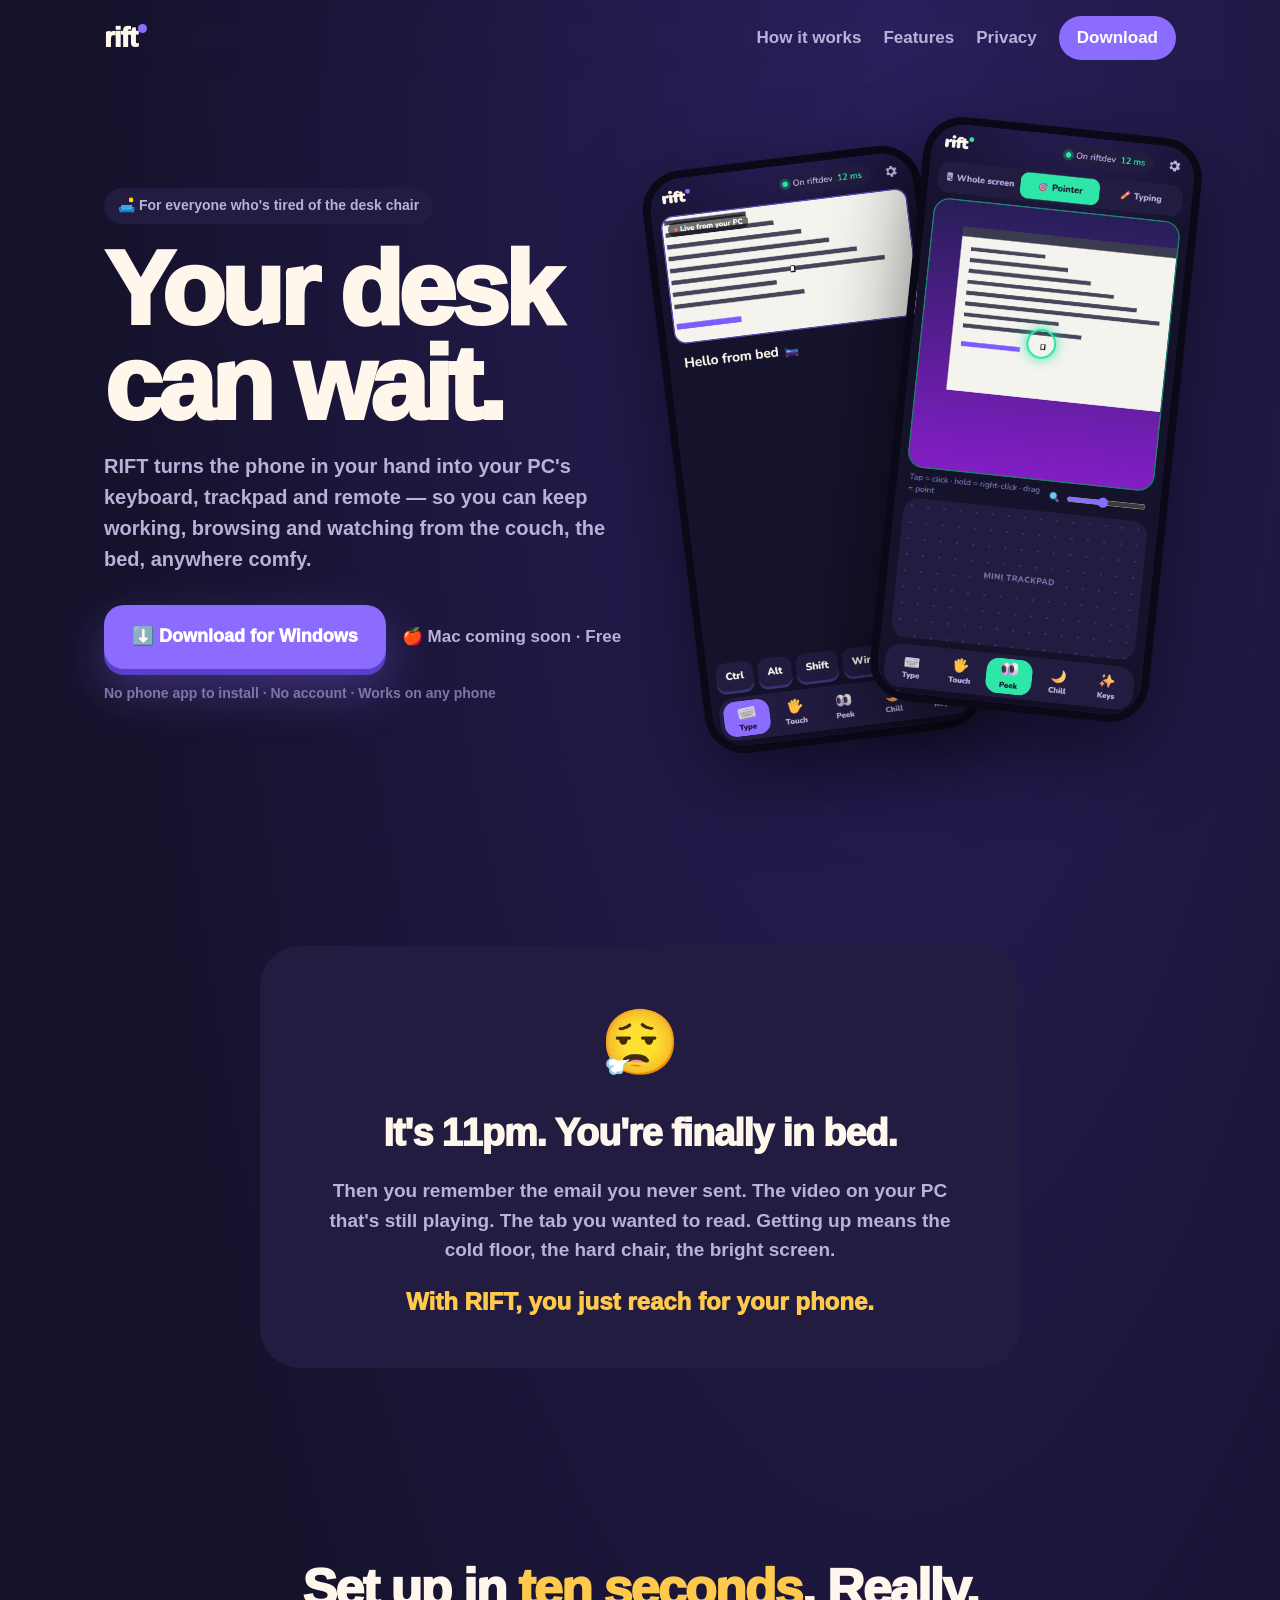
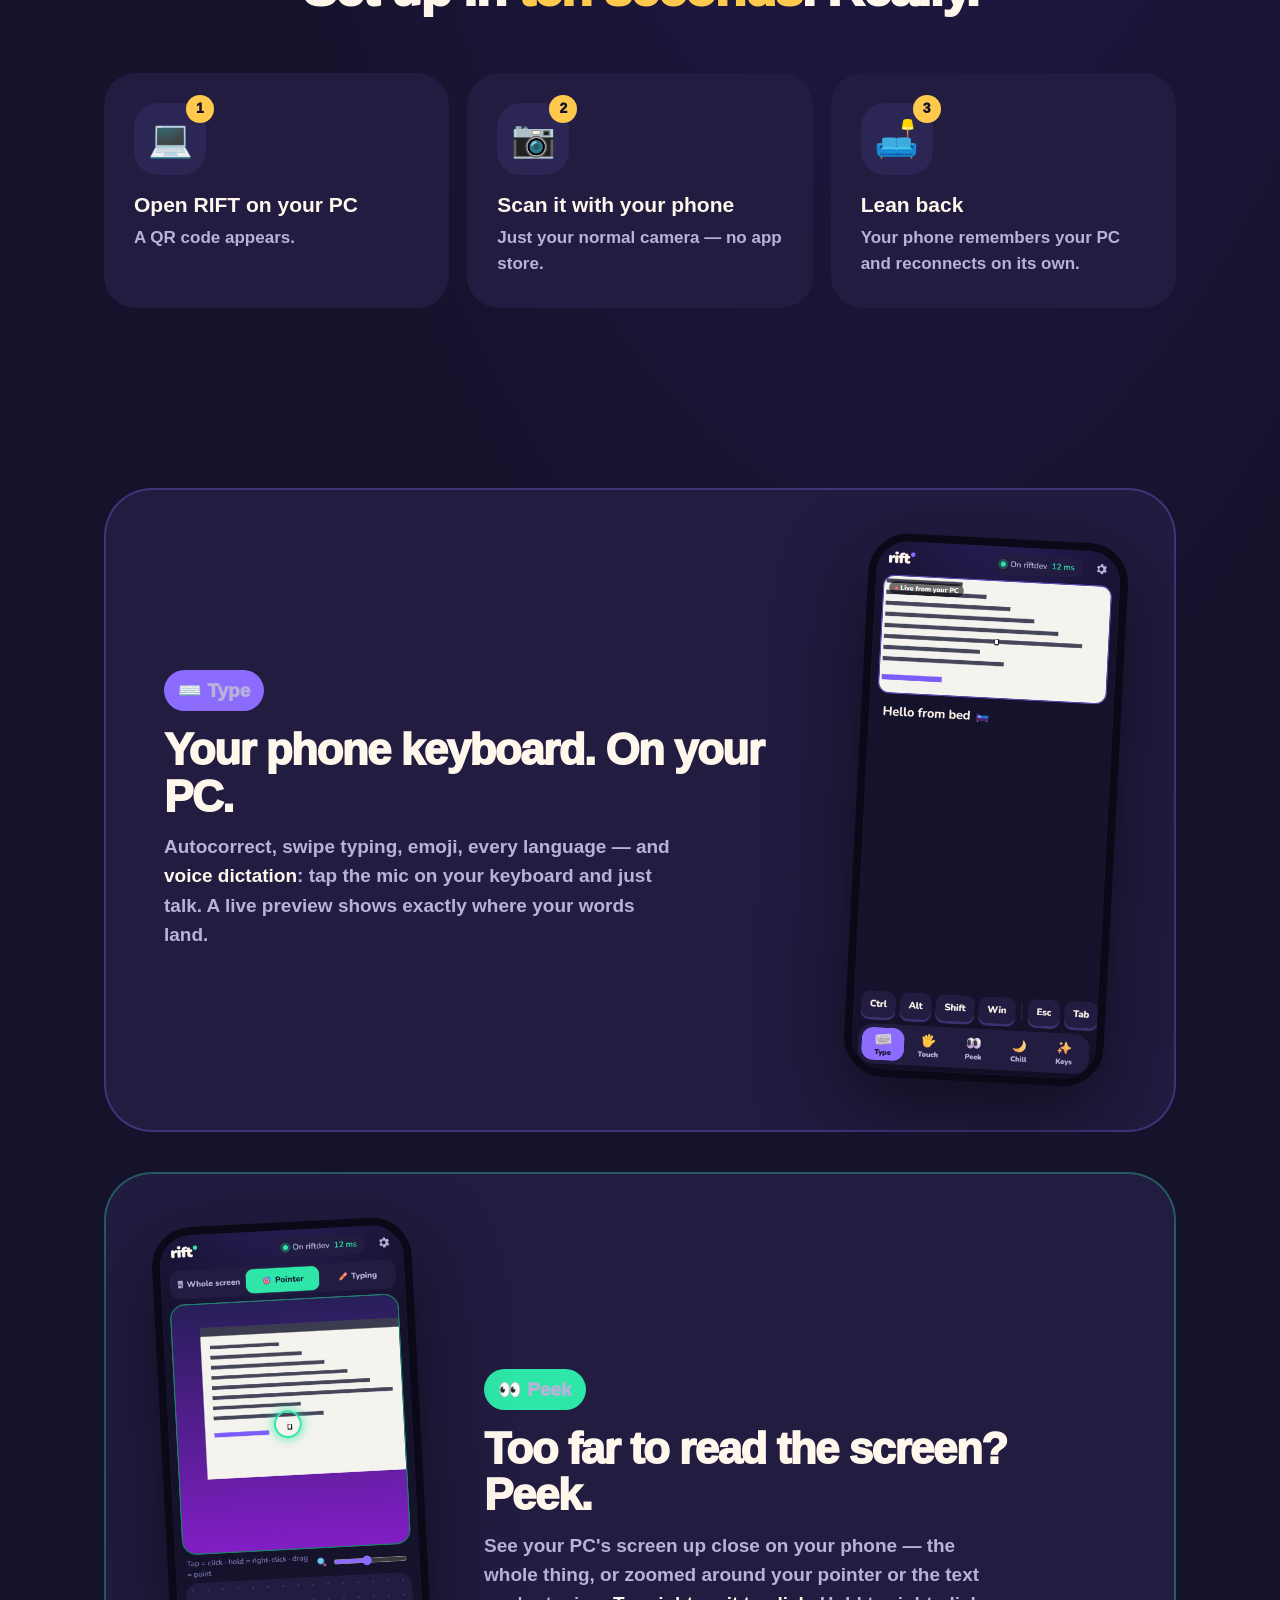
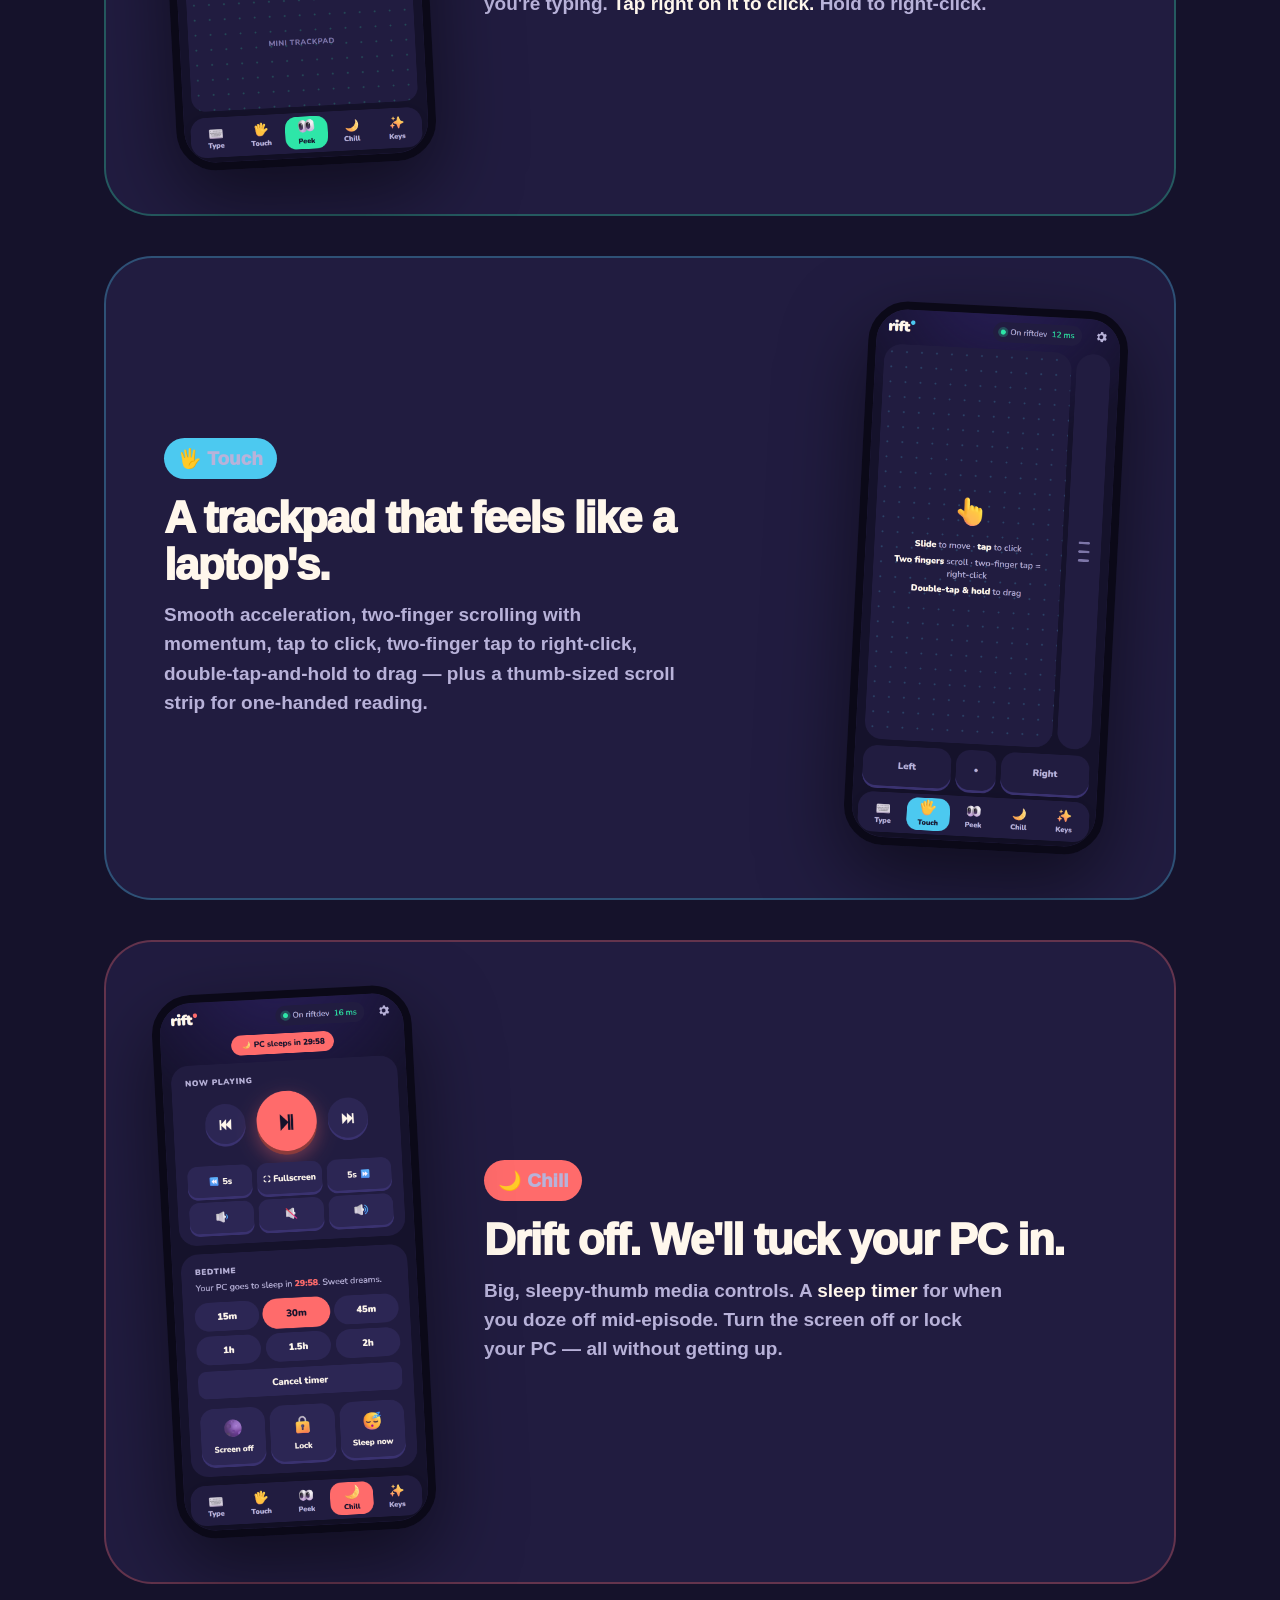
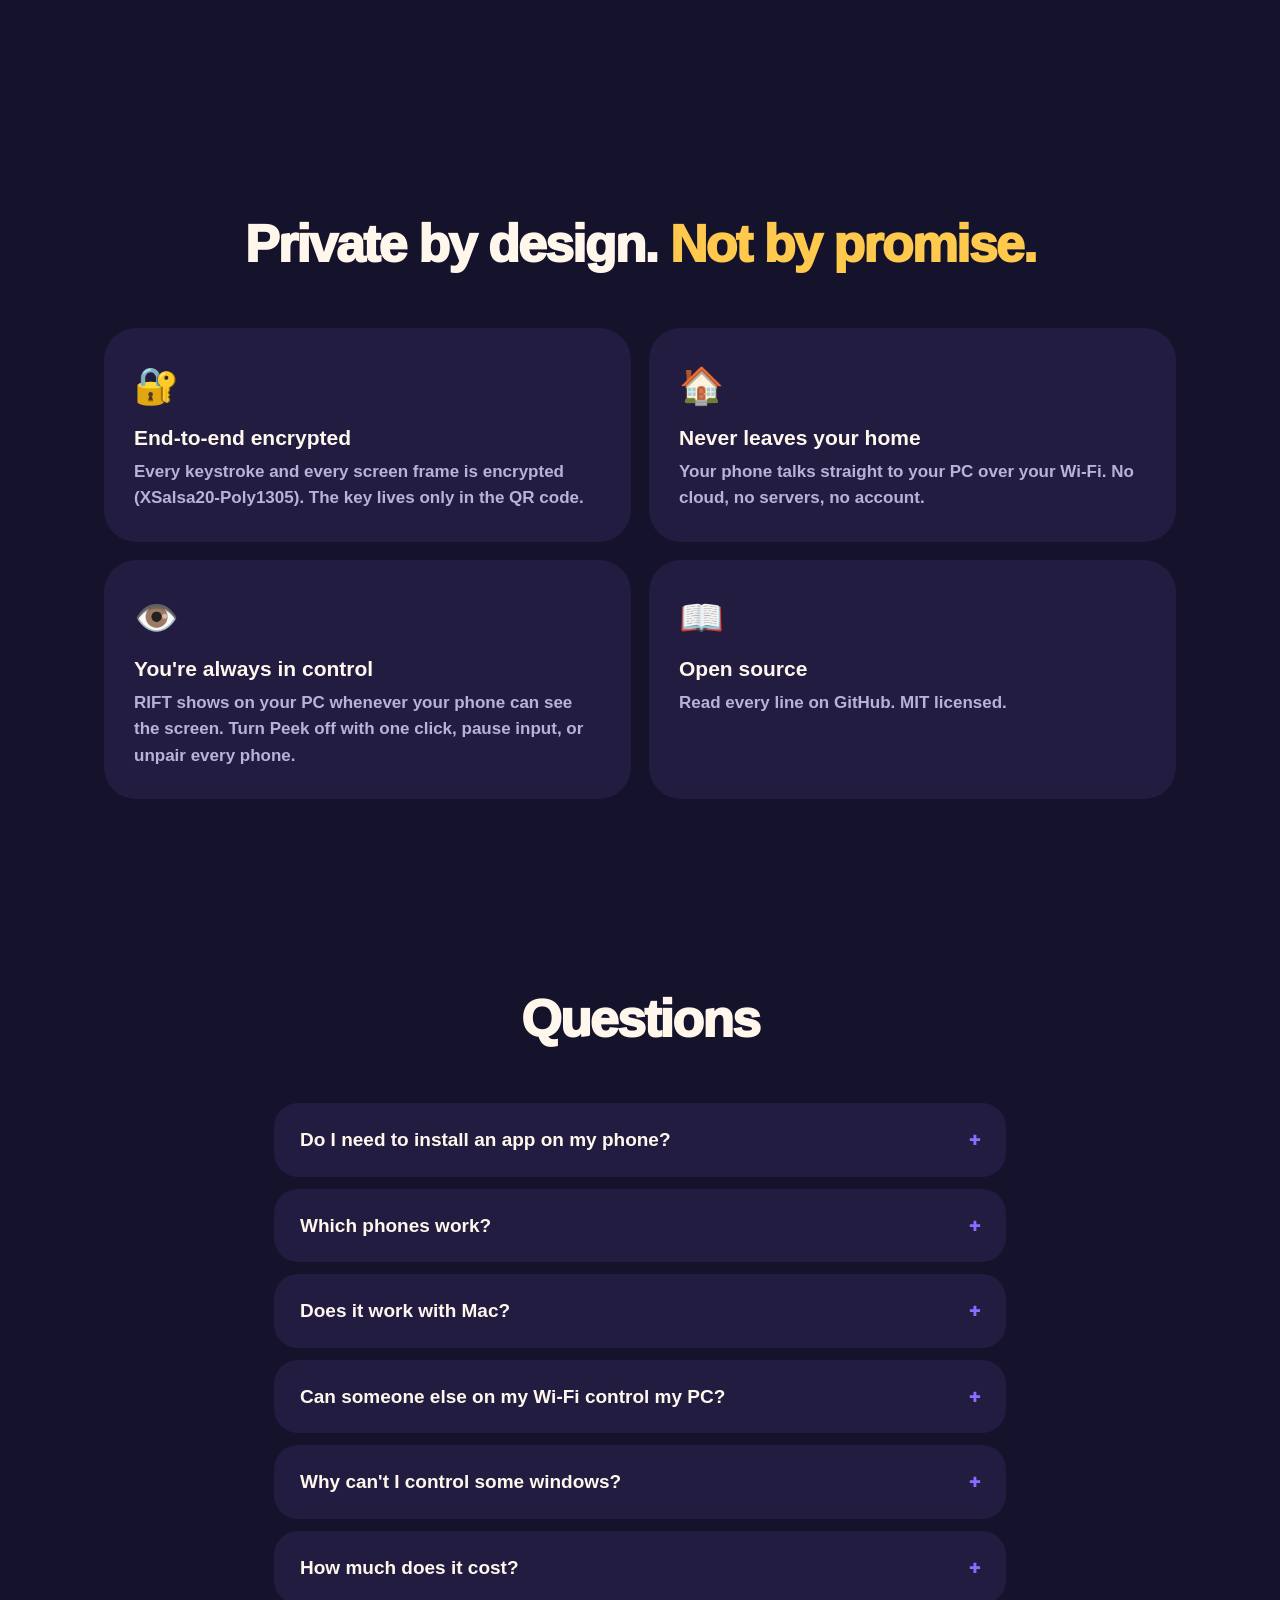
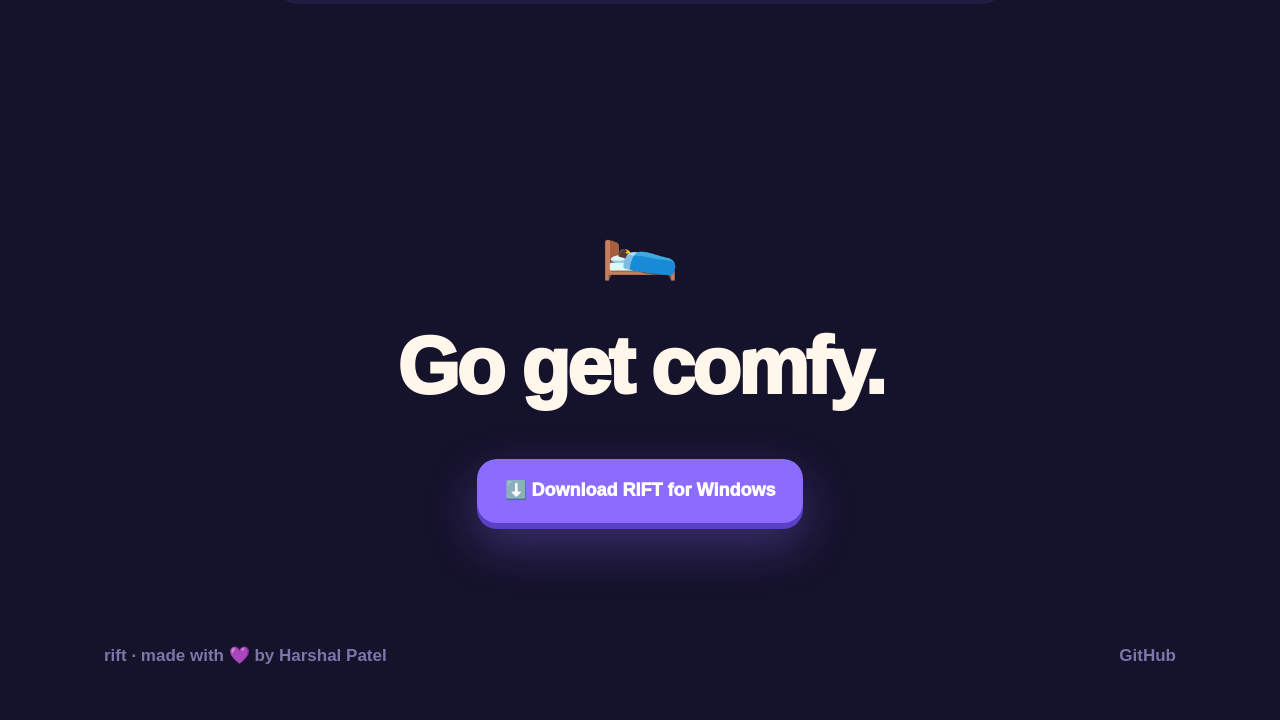
==== site/index.html @ 1b8bc1f1 "Rebuild RIFT for comfort: encrypted link, Screen Peek, bedtime, redesign RIFT is about controlling t" ====
<!DOCTYPE html>
<html lang="en">
<head>
<meta charset="UTF-8">
<meta name="viewport" content="width=device-width, initial-scale=1">
<title>RIFT — Your desk can wait</title>
<meta name="description" content="Control your PC from the couch or bed with your phone. Type with your phone keyboard, use it as a trackpad, peek at your screen up close, and put your PC to sleep — free, private, no app to install.">
<meta property="og:title" content="RIFT — Your desk can wait">
<meta property="og:description" content="Type, click, scroll and peek at your PC from anywhere comfy. Free, private, no phone app needed.">
<meta property="og:image" content="img/story.png">
<meta name="theme-color" content="#15122b">
<link rel="icon" href="img/icon.png">
<link rel="preload" href="fonts/nunito-latin-wght-normal.woff2" as="font" type="font/woff2" crossorigin>
<link rel="stylesheet" href="site.css">
</head>
<body>

<header class="nav">
  <a class="logo" href="#">rift<span></span></a>
  <nav>
    <a href="#how">How it works</a>
    <a href="#features">Features</a>
    <a href="#privacy">Privacy</a>
    <a class="pill" href="https://github.com/HarshalPatel1972/rift/releases/latest">Download</a>
  </nav>
</header>

<!-- 1. The hook -->
<section class="hero">
  <div class="hero-copy">
    <p class="kicker">🛋️ For everyone who's tired of the desk chair</p>
    <h1>Your desk<br>can wait.</h1>
    <p class="lede">RIFT turns the phone in your hand into your PC's keyboard, trackpad and remote — so you can keep working, browsing and watching from the couch, the bed, anywhere comfy.</p>
    <div class="ctas">
      <a class="cta" href="https://github.com/HarshalPatel1972/rift/releases/latest">⬇️ Download for Windows</a>
      <span class="soon">🍎 Mac coming soon · Free</span>
    </div>
    <p class="tiny">No phone app to install · No account · Works on any phone</p>
  </div>
  <div class="hero-phones">
    <img class="phone p1" src="img/type.png" alt="Typing on the PC from the phone with a live preview" width="390" height="844">
    <img class="phone p2" src="img/peek.png" alt="Screen Peek showing the PC screen on the phone" width="390" height="844">
  </div>
</section>

<!-- 2. The story -->
<section class="story">
  <div class="story-card">
    <span class="big-emoji">😮‍💨</span>
    <h2>It's 11pm. You're finally in bed.</h2>
    <p>Then you remember the email you never sent. The video on your PC that's still playing. The tab you wanted to read. Getting up means the cold floor, the hard chair, the bright screen.</p>
    <p class="punch">With RIFT, you just reach for your phone.</p>
  </div>
</section>

<!-- 3. How it works -->
<section id="how" class="how">
  <h2 class="section-title">Set up in <em>ten seconds</em>. Really.</h2>
  <ol>
    <li><span class="step" data-n="1">💻</span><b>Open RIFT on your PC</b>A QR code appears.</li>
    <li><span class="step" data-n="2">📷</span><b>Scan it with your phone</b>Just your normal camera — no app store.</li>
    <li><span class="step" data-n="3">🛋️</span><b>Lean back</b>Your phone remembers your PC and reconnects on its own.</li>
  </ol>
</section>

<!-- 4. Features as moments -->
<section id="features" class="features">
  <article class="feature f-grape">
    <div class="feature-copy">
      <p class="tag">⌨️ Type</p>
      <h2>Your phone keyboard. On your PC.</h2>
      <p>Autocorrect, swipe typing, emoji, every language — and <b>voice dictation</b>: tap the mic on your keyboard and just talk. A live preview shows exactly where your words land.</p>
    </div>
    <img class="phone" src="img/type.png" alt="Type view" loading="lazy" width="390" height="844">
  </article>

  <article class="feature f-mint flip">
    <div class="feature-copy">
      <p class="tag">👀 Peek</p>
      <h2>Too far to read the screen? Peek.</h2>
      <p>See your PC's screen up close on your phone — the whole thing, or zoomed around your pointer or the text you're typing. <b>Tap right on it to click.</b> Hold to right-click.</p>
    </div>
    <img class="phone" src="img/peek.png" alt="Peek view" loading="lazy" width="390" height="844">
  </article>

  <article class="feature f-sky">
    <div class="feature-copy">
      <p class="tag">🖐️ Touch</p>
      <h2>A trackpad that feels like a laptop's.</h2>
      <p>Smooth acceleration, two-finger scrolling with momentum, tap to click, two-finger tap to right-click, double-tap-and-hold to drag — plus a thumb-sized scroll strip for one-handed reading.</p>
    </div>
    <img class="phone" src="img/touch.png" alt="Trackpad view" loading="lazy" width="390" height="844">
  </article>

  <article class="feature f-coral flip">
    <div class="feature-copy">
      <p class="tag">🌙 Chill</p>
      <h2>Drift off. We'll tuck your PC in.</h2>
      <p>Big, sleepy-thumb media controls. A <b>sleep timer</b> for when you doze off mid-episode. Turn the screen off or lock your PC — all without getting up.</p>
    </div>
    <img class="phone" src="img/chill.png" alt="Chill view" loading="lazy" width="390" height="844">
  </article>
</section>

<!-- 5. Trust -->
<section id="privacy" class="privacy">
  <h2 class="section-title">Private by design. <em>Not by promise.</em></h2>
  <div class="trust">
    <div><span>🔐</span><b>End-to-end encrypted</b>Every keystroke and every screen frame is encrypted (XSalsa20-Poly1305). The key lives only in the QR code.</div>
    <div><span>🏠</span><b>Never leaves your home</b>Your phone talks straight to your PC over your Wi-Fi. No cloud, no servers, no account.</div>
    <div><span>👁️</span><b>You're always in control</b>RIFT shows on your PC whenever your phone can see the screen. Turn Peek off with one click, pause input, or unpair every phone.</div>
    <div><span>📖</span><b>Open source</b>Read every line on GitHub. MIT licensed.</div>
  </div>
</section>

<!-- 6. FAQ -->
<section class="faq">
  <h2 class="section-title">Questions</h2>
  <details><summary>Do I need to install an app on my phone?</summary><p>No. RIFT runs in your phone's browser — scan the QR code and you're in. Add it to your home screen for a full-screen app that reconnects automatically.</p></details>
  <details><summary>Which phones work?</summary><p>Any modern iPhone or Android phone. Your phone and PC just need to be on the same Wi-Fi.</p></details>
  <details><summary>Does it work with Mac?</summary><p>Windows is supported today. macOS is next on the roadmap.</p></details>
  <details><summary>Can someone else on my Wi-Fi control my PC?</summary><p>No. Only a phone that scanned your PC's QR code holds the key. Everything is encrypted end-to-end, and you can issue a new code at any time to unpair every phone.</p></details>
  <details><summary>Why can't I control some windows?</summary><p>Windows protects apps running as administrator (like Task Manager). RIFT tells you when that happens — run RIFT as administrator to control them too.</p></details>
  <details><summary>How much does it cost?</summary><p>RIFT is free and open source.</p></details>
</section>

<!-- 7. Close the loop -->
<section class="closer">
  <span class="big-emoji">🛌</span>
  <h2>Go get comfy.</h2>
  <a class="cta" href="https://github.com/HarshalPatel1972/rift/releases/latest">⬇️ Download RIFT for Windows</a>
</section>

<footer>
  <span>rift · made with 💜 by Harshal Patel</span>
  <a href="https://github.com/HarshalPatel1972/rift">GitHub</a>
</footer>

</body>
</html>
---- site/site.css ----
@font-face {
  font-family: "Nunito";
  src: url(fonts/nunito-latin-wght-normal.woff2) format("woff2-variations");
  font-weight: 200 1000;
  font-display: swap;
  unicode-range: U+0000-00FF, U+0131, U+0152-0153, U+02BB-02BC, U+02C6, U+02DA, U+02DC, U+0304, U+0308, U+0329, U+2000-206F, U+20AC, U+2122, U+2191, U+2193, U+2212, U+2215, U+FEFF, U+FFFD;
}
@font-face {
  font-family: "Nunito";
  src: url(fonts/nunito-latin-ext-wght-normal.woff2) format("woff2-variations");
  font-weight: 200 1000;
  font-display: swap;
  unicode-range: U+0100-02BA, U+02BD-02C5, U+02C7-02CC, U+02CE-02D7, U+02DD-02FF, U+1E00-1E9F, U+1EF2-1EFF, U+20A0-20AB, U+20AD-20C0, U+2C60-2C7F, U+A720-A7FF;
}

:root {
  --bg: #15122b;
  --surface: #211c40;
  --surface-2: #2c2654;
  --text: #fff7ec;
  --muted: #b8b2d9;
  --faint: #7d76a8;
  --grape: #8b6cff;
  --sky: #4cc9f0;
  --mint: #2ee6a8;
  --coral: #ff6b6b;
  --sun: #ffc94d;
  --spring: cubic-bezier(0.34, 1.56, 0.64, 1);
}

* { box-sizing: border-box; margin: 0; padding: 0; }
html { scroll-behavior: smooth; }
body {
  background: radial-gradient(90% 50% at 70% 0%, #2a1f5c, transparent 70%), var(--bg);
  color: var(--text);
  font: 600 17px/1.55 "Nunito", ui-rounded, -apple-system, "Segoe UI", sans-serif;
  -webkit-font-smoothing: antialiased;
  overflow-x: hidden;
}
a { color: inherit; text-decoration: none; }
section { padding: 90px 24px; max-width: 1120px; margin: 0 auto; }
em { font-style: normal; color: var(--sun); }

/* nav */
.nav {
  position: sticky;
  top: 0;
  z-index: 10;
  display: flex;
  align-items: center;
  justify-content: space-between;
  max-width: 1120px;
  margin: 0 auto;
  padding: 16px 24px;
  backdrop-filter: blur(12px);
}
.logo { position: relative; font-size: 28px; font-weight: 1000; letter-spacing: -0.04em; }
.logo span { position: absolute; right: -10px; top: 8px; width: 9px; height: 9px; border-radius: 50%; background: var(--grape); }
.nav nav { display: flex; align-items: center; gap: 22px; font-weight: 800; color: var(--muted); }
.nav nav a:hover { color: var(--text); }
.pill { padding: 9px 18px; border-radius: 999px; background: var(--grape); color: #fff !important; }

/* hero */
.hero { display: grid; grid-template-columns: 1.05fr 1fr; gap: 40px; align-items: center; padding-top: 50px; }
.kicker { display: inline-block; padding: 7px 14px; border-radius: 999px; background: var(--surface); color: var(--muted); font-weight: 800; font-size: 14px; }
h1 { margin: 18px 0; font-size: clamp(56px, 9vw, 104px); line-height: 0.92; font-weight: 1000; letter-spacing: -0.045em; }
.lede { max-width: 520px; font-size: 20px; color: var(--muted); }
.ctas { display: flex; align-items: center; flex-wrap: wrap; gap: 16px; margin: 30px 0 14px; }
.cta {
  display: inline-block;
  padding: 18px 28px;
  border-radius: 20px;
  background: var(--grape);
  color: #fff;
  font-size: 18px;
  font-weight: 1000;
  box-shadow: 0 6px 0 #5a3fc7, 0 20px 50px rgba(139, 108, 255, 0.35);
  transition: transform 0.1s, box-shadow 0.1s;
}
.cta:hover { transform: translateY(-2px); }
.cta:active { transform: translateY(4px); box-shadow: 0 2px 0 #5a3fc7; }
.soon { color: var(--muted); font-weight: 800; }
.tiny { color: var(--faint); font-size: 14px; }

.hero-phones { position: relative; height: 640px; }
.phone {
  display: block;
  width: 280px;
  height: auto;
  border-radius: 40px;
  border: 8px solid #0b0918;
  box-shadow: 0 30px 80px rgba(0, 0, 0, 0.5);
}
.hero-phones .phone { position: absolute; }
.p1 { left: 0; top: 30px; transform: rotate(-7deg); animation: bob 6s ease-in-out infinite; }
.p2 { right: 0; top: 0; transform: rotate(6deg); animation: bob 6s ease-in-out -3s infinite; }
@keyframes bob { 50% { translate: 0 -14px; } }

/* story */
.story-card {
  max-width: 760px;
  margin: 0 auto;
  padding: 48px;
  border-radius: 40px;
  background: var(--surface);
  text-align: center;
}
.big-emoji { display: block; font-size: 64px; margin-bottom: 10px; }
.story-card h2 { font-size: 38px; font-weight: 1000; letter-spacing: -0.03em; margin-bottom: 14px; }
.story-card p { color: var(--muted); font-size: 19px; }
.story-card .punch { margin-top: 18px; color: var(--sun); font-size: 24px; font-weight: 1000; }

/* how */
.section-title { text-align: center; font-size: clamp(34px, 5vw, 52px); font-weight: 1000; letter-spacing: -0.035em; margin-bottom: 44px; }
.how ol { display: grid; grid-template-columns: repeat(3, 1fr); gap: 18px; list-style: none; }
.how li { padding: 30px; border-radius: 32px; background: var(--surface); color: var(--muted); }
.how b { display: block; color: var(--text); font-size: 21px; margin: 14px 0 4px; }
.step {
  position: relative;
  display: grid;
  place-items: center;
  width: 72px;
  height: 72px;
  border-radius: 24px;
  background: var(--surface-2);
  font-size: 36px;
}
.step::after {
  content: attr(data-n);
  position: absolute;
  right: -8px;
  top: -8px;
  display: grid;
  place-items: center;
  width: 28px;
  height: 28px;
  border-radius: 50%;
  background: var(--sun);
  color: var(--bg);
  font-size: 14px;
  font-weight: 1000;
}

/* features */
.feature {
  display: grid;
  grid-template-columns: 1fr auto;
  align-items: center;
  gap: 60px;
  margin-bottom: 40px;
  padding: 50px 60px;
  border-radius: 48px;
  background: var(--surface);
  overflow: hidden;
}
.feature.flip { grid-template-columns: auto 1fr; }
.feature.flip .feature-copy { order: 2; }
.feature .phone { width: 260px; transform: rotate(3deg); }
.feature.flip .phone { transform: rotate(-3deg); }
.tag { display: inline-block; padding: 6px 14px; border-radius: 999px; color: var(--bg); font-weight: 1000; font-size: 15px; }
.feature h2 { margin: 16px 0 12px; font-size: clamp(30px, 4vw, 44px); line-height: 1.05; font-weight: 1000; letter-spacing: -0.035em; }
.feature p { color: var(--muted); font-size: 19px; max-width: 520px; }
.feature b { color: var(--text); }
.f-grape .tag { background: var(--grape); }
.f-mint .tag { background: var(--mint); }
.f-sky .tag { background: var(--sky); }
.f-coral .tag { background: var(--coral); }
.f-grape { box-shadow: inset 0 0 0 2px rgba(139, 108, 255, 0.3); }
.f-mint { box-shadow: inset 0 0 0 2px rgba(46, 230, 168, 0.3); }
.f-sky { box-shadow: inset 0 0 0 2px rgba(76, 201, 240, 0.3); }
.f-coral { box-shadow: inset 0 0 0 2px rgba(255, 107, 107, 0.3); }

/* privacy */
.trust { display: grid; grid-template-columns: repeat(2, 1fr); gap: 18px; }
.trust div { padding: 30px; border-radius: 32px; background: var(--surface); color: var(--muted); }
.trust span { font-size: 36px; }
.trust b { display: block; color: var(--text); font-size: 21px; margin: 8px 0 4px; }

/* faq */
.faq { max-width: 780px; }
.faq details { margin-bottom: 12px; padding: 22px 26px; border-radius: 24px; background: var(--surface); }
.faq summary { cursor: pointer; list-style: none; font-size: 19px; font-weight: 900; }
.faq summary::-webkit-details-marker { display: none; }
.faq summary::after { content: "+"; float: right; color: var(--grape); font-weight: 1000; transition: transform 0.3s var(--spring); }
.faq details[open] summary::after { transform: rotate(45deg); }
.faq p { margin-top: 10px; color: var(--muted); }

.closer { text-align: center; }
.closer h2 { font-size: clamp(44px, 7vw, 80px); font-weight: 1000; letter-spacing: -0.04em; margin-bottom: 30px; }

footer { display: flex; justify-content: space-between; max-width: 1120px; margin: 0 auto; padding: 30px 24px 50px; color: var(--faint); font-weight: 800; }
footer a:hover { color: var(--text); }

@media (max-width: 860px) {
  section { padding: 60px 18px; }
  .nav nav a:not(.pill) { display: none; }
  .hero { grid-template-columns: 1fr; }
  .hero-phones { height: 520px; max-width: 420px; margin: 0 auto; width: 100%; }
  .hero-phones .phone { width: 210px; }
  .how ol, .trust { grid-template-columns: 1fr; }
  .feature, .feature.flip { grid-template-columns: 1fr; padding: 34px 24px 0; gap: 30px; text-align: center; }
  .feature.flip .feature-copy { order: 0; }
  .feature p { margin: 0 auto; }
  .feature .phone { width: 230px; margin: 0 auto -60px; }
  .story-card { padding: 34px 22px; }
}

@media (prefers-reduced-motion: reduce) {
  * { animation: none !important; transition: none !important; }
  html { scroll-behavior: auto; }
}
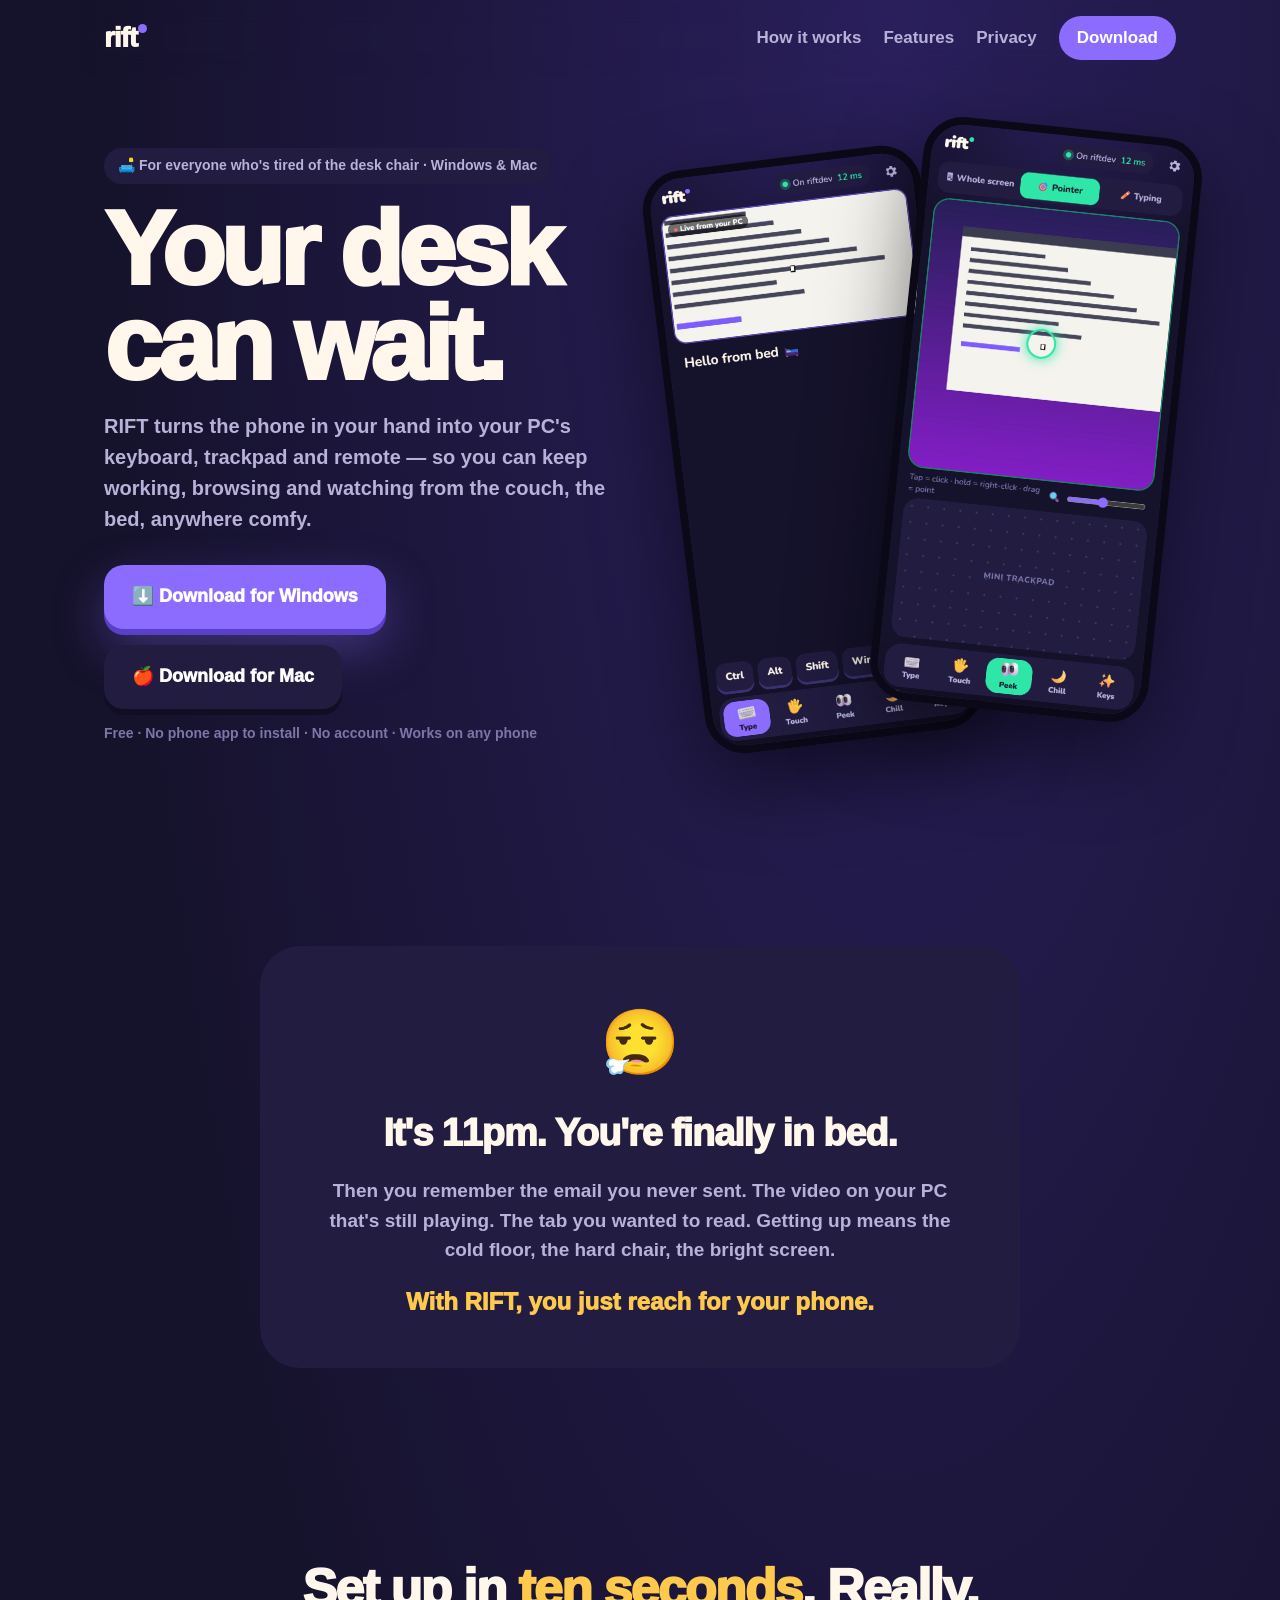
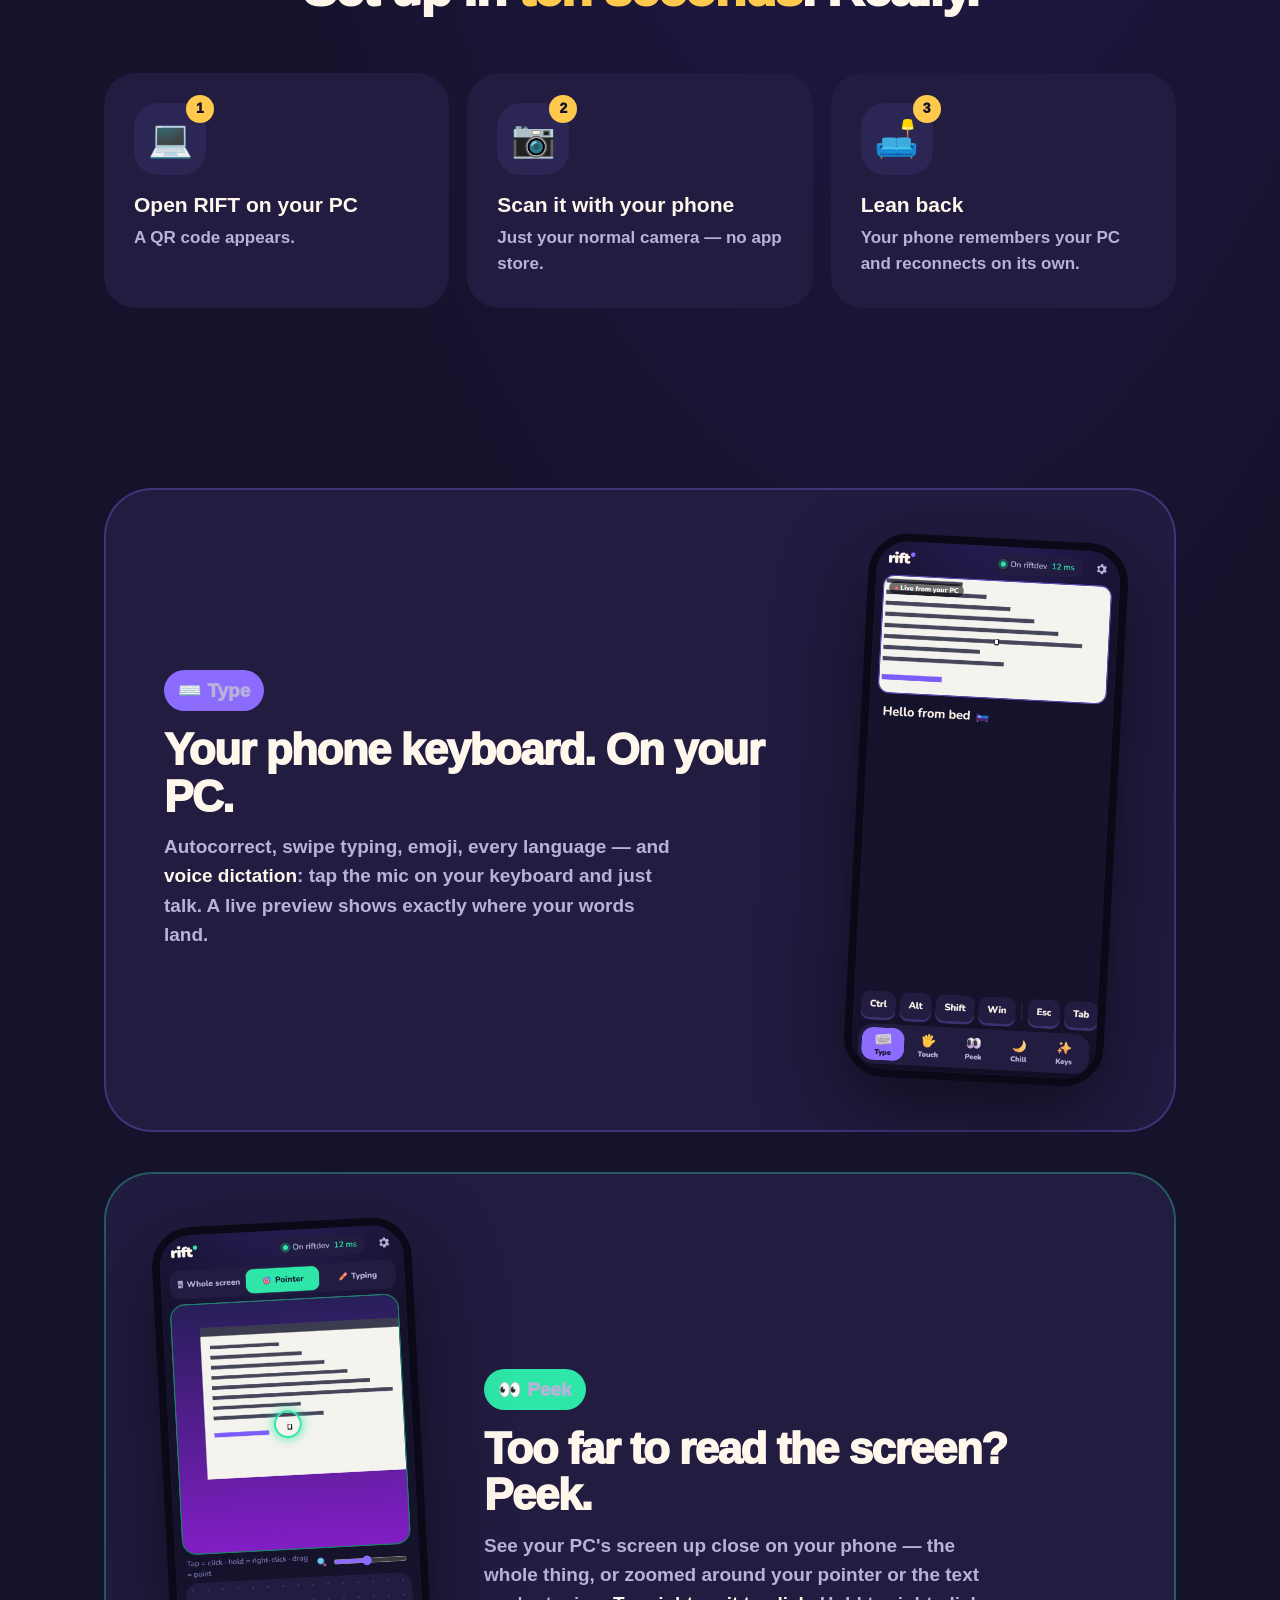
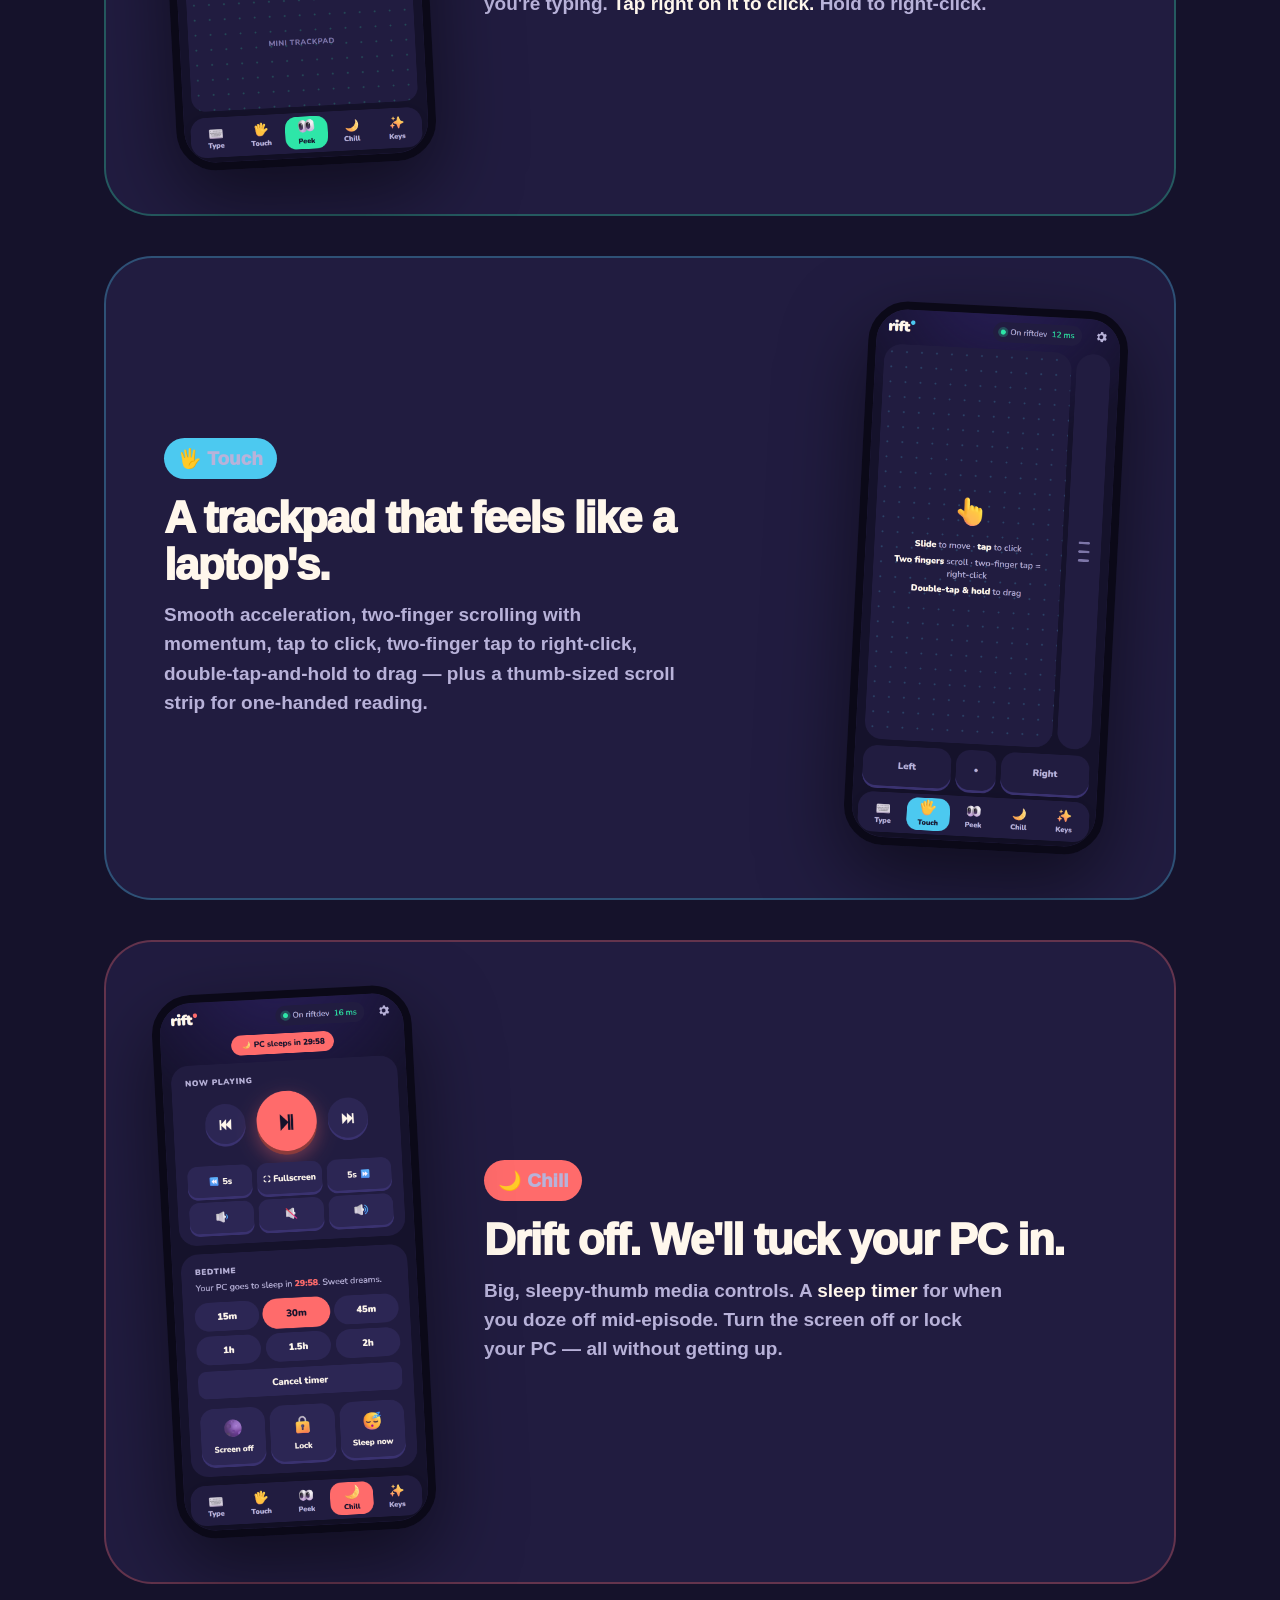
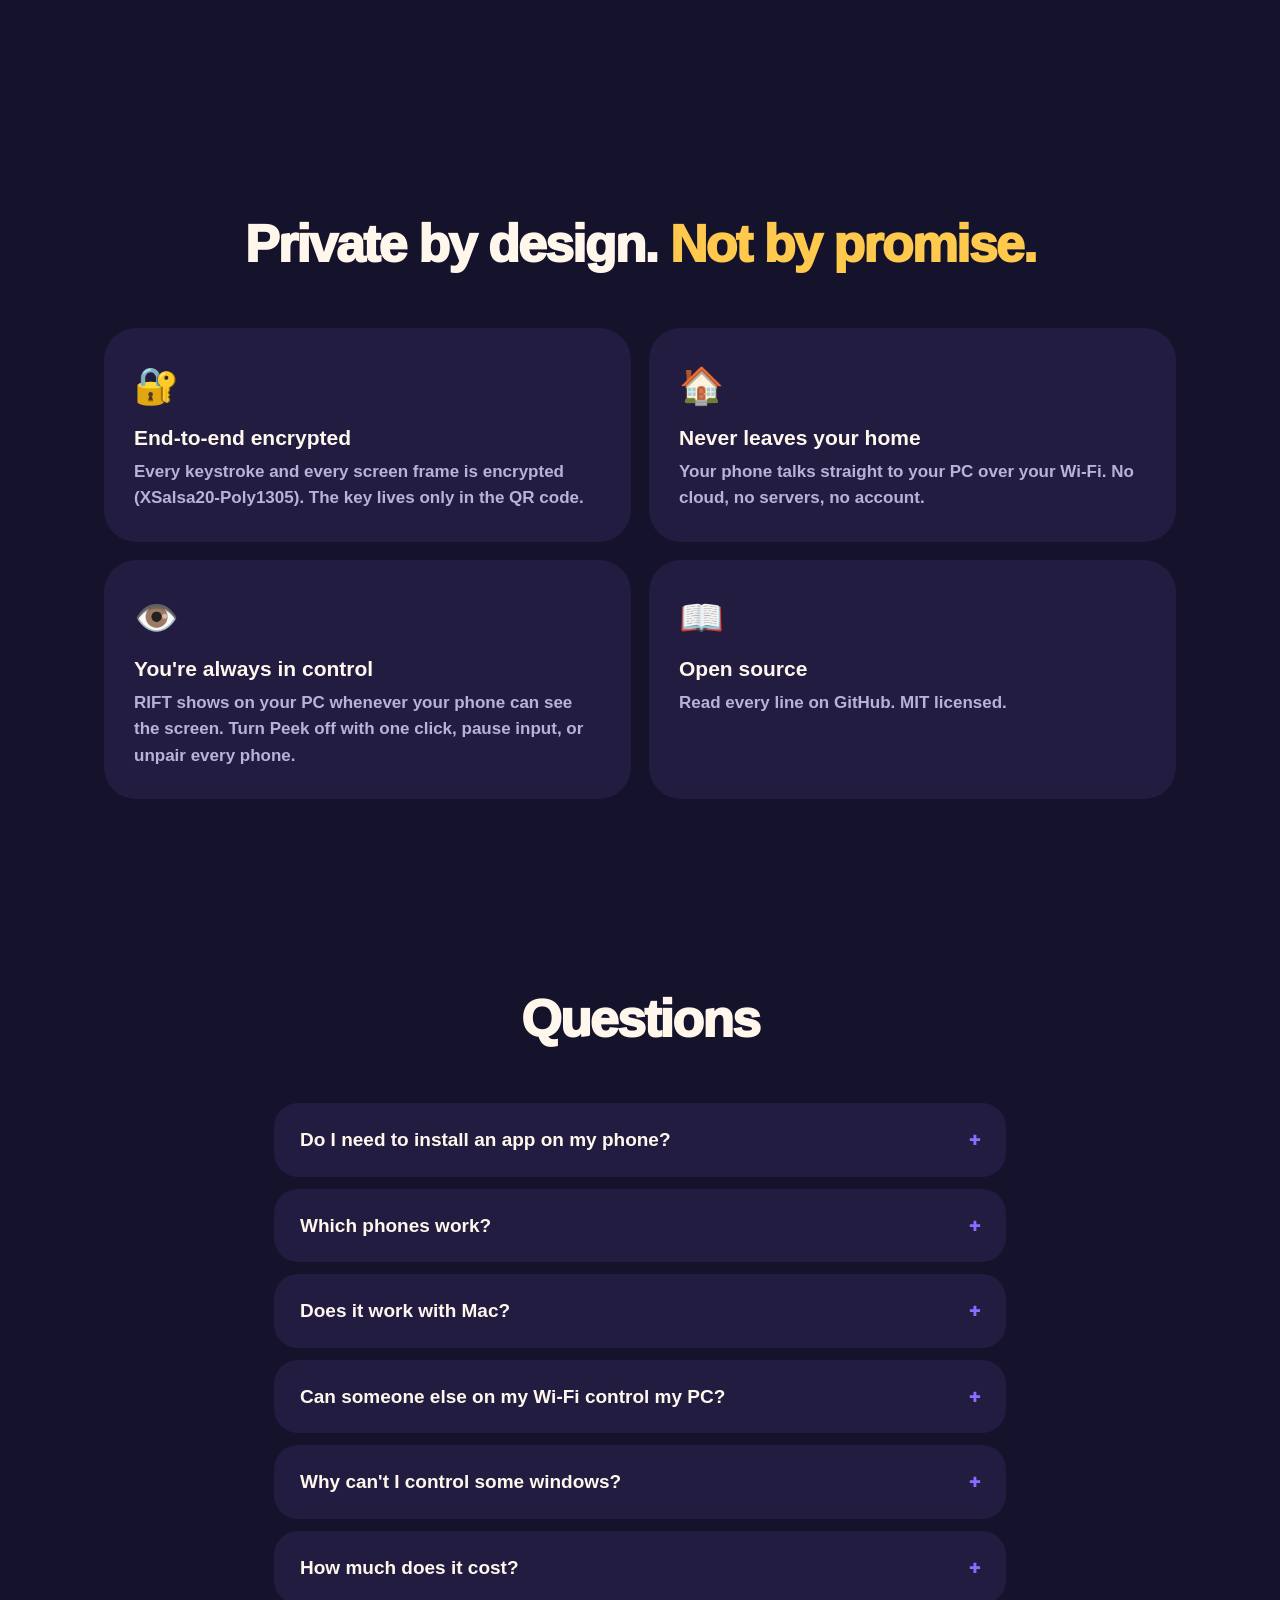
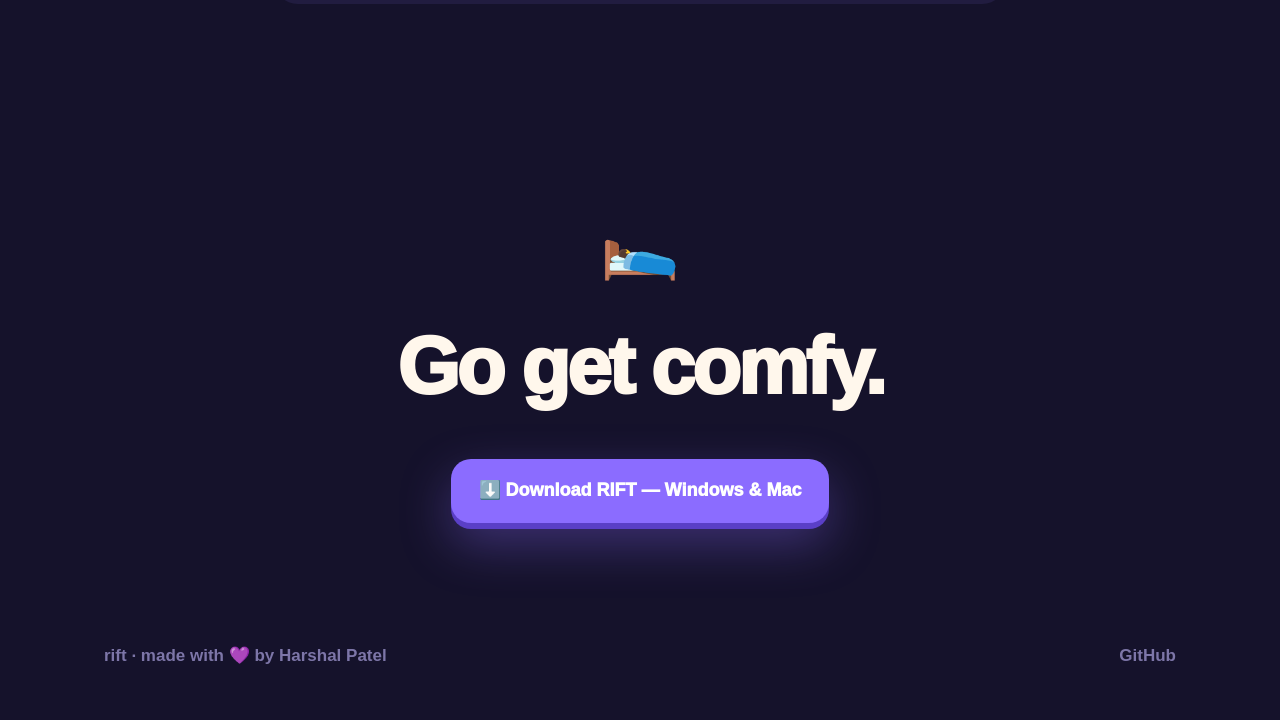
==== commit 2df21315: "Add macOS host: CoreGraphics input, ScreenCaptureKit Peek, menu bar app - injector: CGEvent typing (" ====
--- a/site/index.html
+++ b/site/index.html
@@ -28,14 +28,14 @@
 <!-- 1. The hook -->
 <section class="hero">
   <div class="hero-copy">
-    <p class="kicker">🛋️ For everyone who's tired of the desk chair</p>
+    <p class="kicker">🛋️ For everyone who's tired of the desk chair · Windows &amp; Mac</p>
     <h1>Your desk<br>can wait.</h1>
     <p class="lede">RIFT turns the phone in your hand into your PC's keyboard, trackpad and remote — so you can keep working, browsing and watching from the couch, the bed, anywhere comfy.</p>
     <div class="ctas">
       <a class="cta" href="https://github.com/HarshalPatel1972/rift/releases/latest">⬇️ Download for Windows</a>
-      <span class="soon">🍎 Mac coming soon · Free</span>
+      <a class="cta ghost" href="https://github.com/HarshalPatel1972/rift/releases/latest">🍎 Download for Mac</a>
     </div>
-    <p class="tiny">No phone app to install · No account · Works on any phone</p>
+    <p class="tiny">Free · No phone app to install · No account · Works on any phone</p>
   </div>
   <div class="hero-phones">
     <img class="phone p1" src="img/type.png" alt="Typing on the PC from the phone with a live preview" width="390" height="844">
@@ -118,7 +118,7 @@
   <h2 class="section-title">Questions</h2>
   <details><summary>Do I need to install an app on my phone?</summary><p>No. RIFT runs in your phone's browser — scan the QR code and you're in. Add it to your home screen for a full-screen app that reconnects automatically.</p></details>
   <details><summary>Which phones work?</summary><p>Any modern iPhone or Android phone. Your phone and PC just need to be on the same Wi-Fi.</p></details>
-  <details><summary>Does it work with Mac?</summary><p>Windows is supported today. macOS is next on the roadmap.</p></details>
+  <details><summary>Does it work with Mac?</summary><p>Yes — RIFT runs on Windows 10/11 and macOS 11 or later (Peek needs macOS 14+). On a Mac your phone shows ⌘ ⌥ ⌃ and Mac shortcuts like Spotlight and Mission Control.</p></details>
   <details><summary>Can someone else on my Wi-Fi control my PC?</summary><p>No. Only a phone that scanned your PC's QR code holds the key. Everything is encrypted end-to-end, and you can issue a new code at any time to unpair every phone.</p></details>
   <details><summary>Why can't I control some windows?</summary><p>Windows protects apps running as administrator (like Task Manager). RIFT tells you when that happens — run RIFT as administrator to control them too.</p></details>
   <details><summary>How much does it cost?</summary><p>RIFT is free and open source.</p></details>
@@ -128,7 +128,7 @@
 <section class="closer">
   <span class="big-emoji">🛌</span>
   <h2>Go get comfy.</h2>
-  <a class="cta" href="https://github.com/HarshalPatel1972/rift/releases/latest">⬇️ Download RIFT for Windows</a>
+  <a class="cta" href="https://github.com/HarshalPatel1972/rift/releases/latest">⬇️ Download RIFT — Windows &amp; Mac</a>
 </section>
 
 <footer>
--- a/site/site.css
+++ b/site/site.css
@@ -79,6 +79,8 @@
 }
 .cta:hover { transform: translateY(-2px); }
 .cta:active { transform: translateY(4px); box-shadow: 0 2px 0 #5a3fc7; }
+.cta.ghost { background: var(--surface); box-shadow: 0 6px 0 #110e24; }
+.cta.ghost:active { box-shadow: 0 2px 0 #110e24; }
 .soon { color: var(--muted); font-weight: 800; }
 .tiny { color: var(--faint); font-size: 14px; }
 
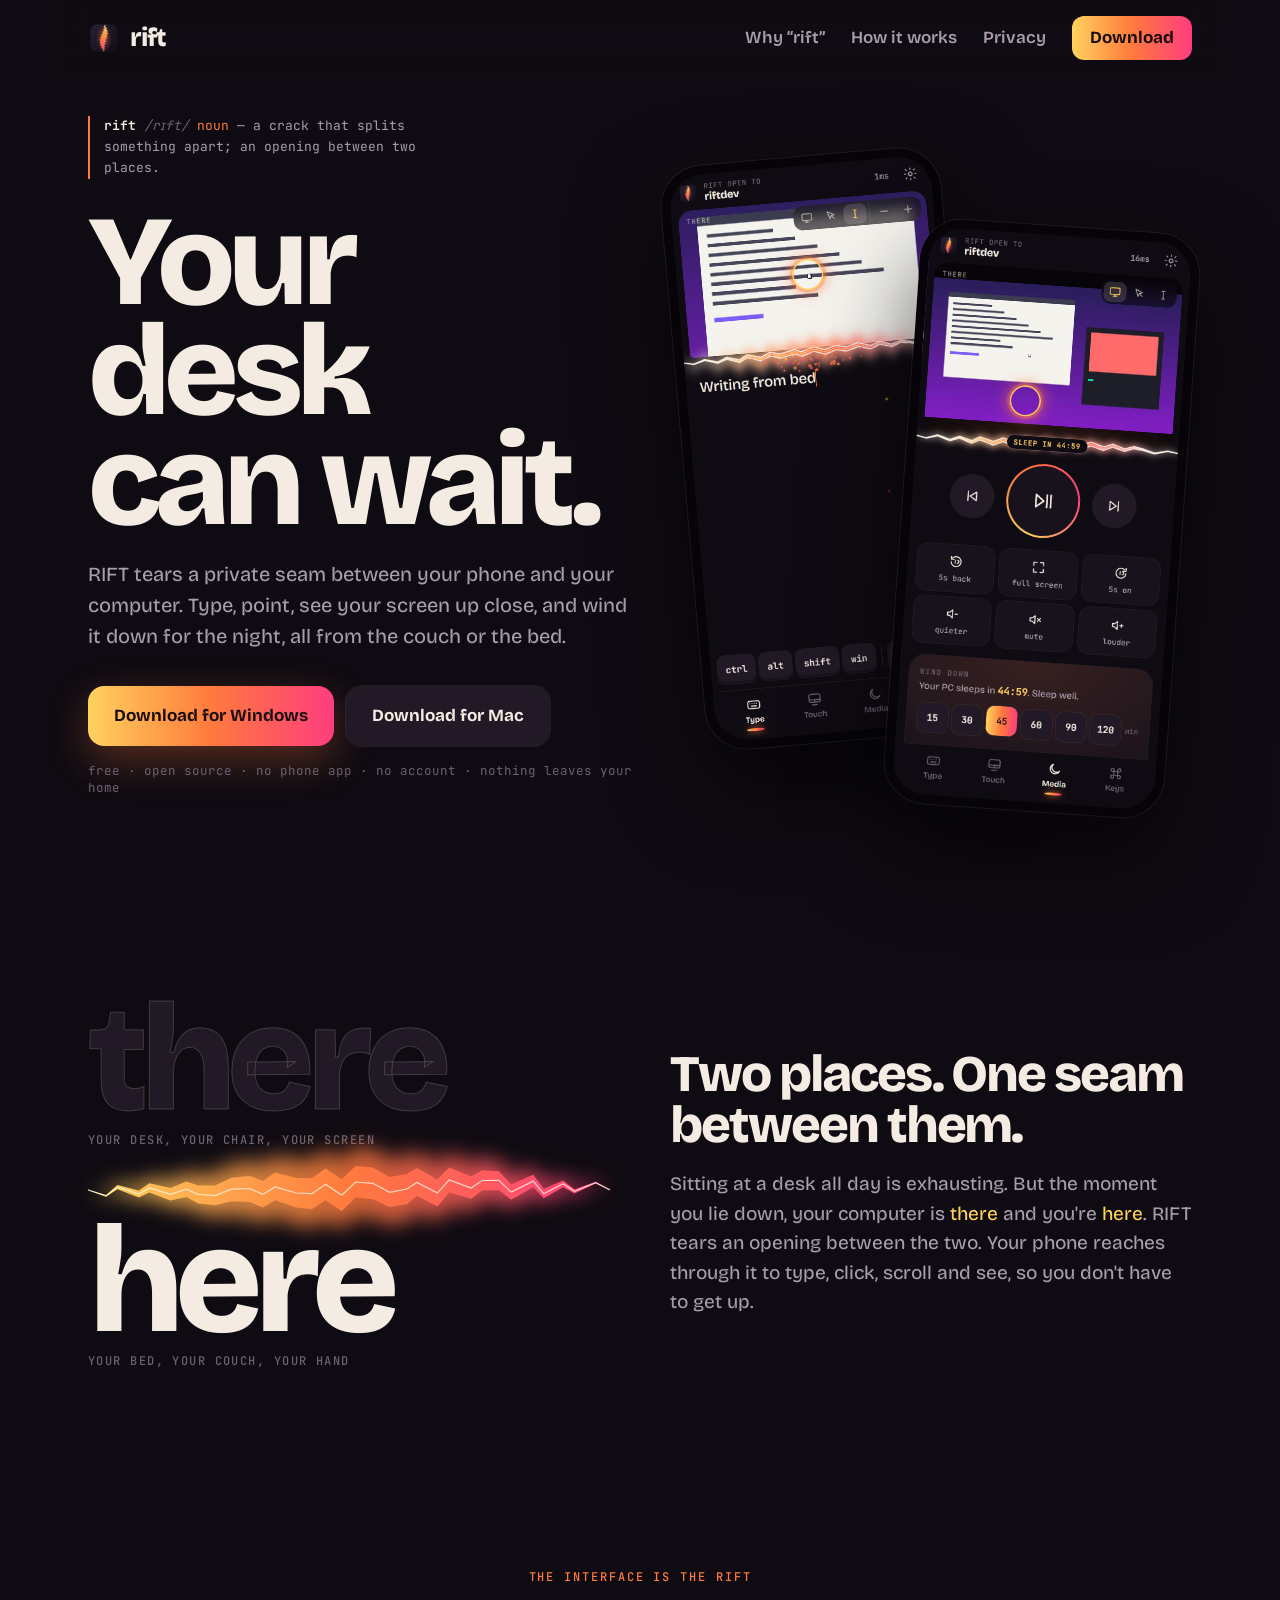
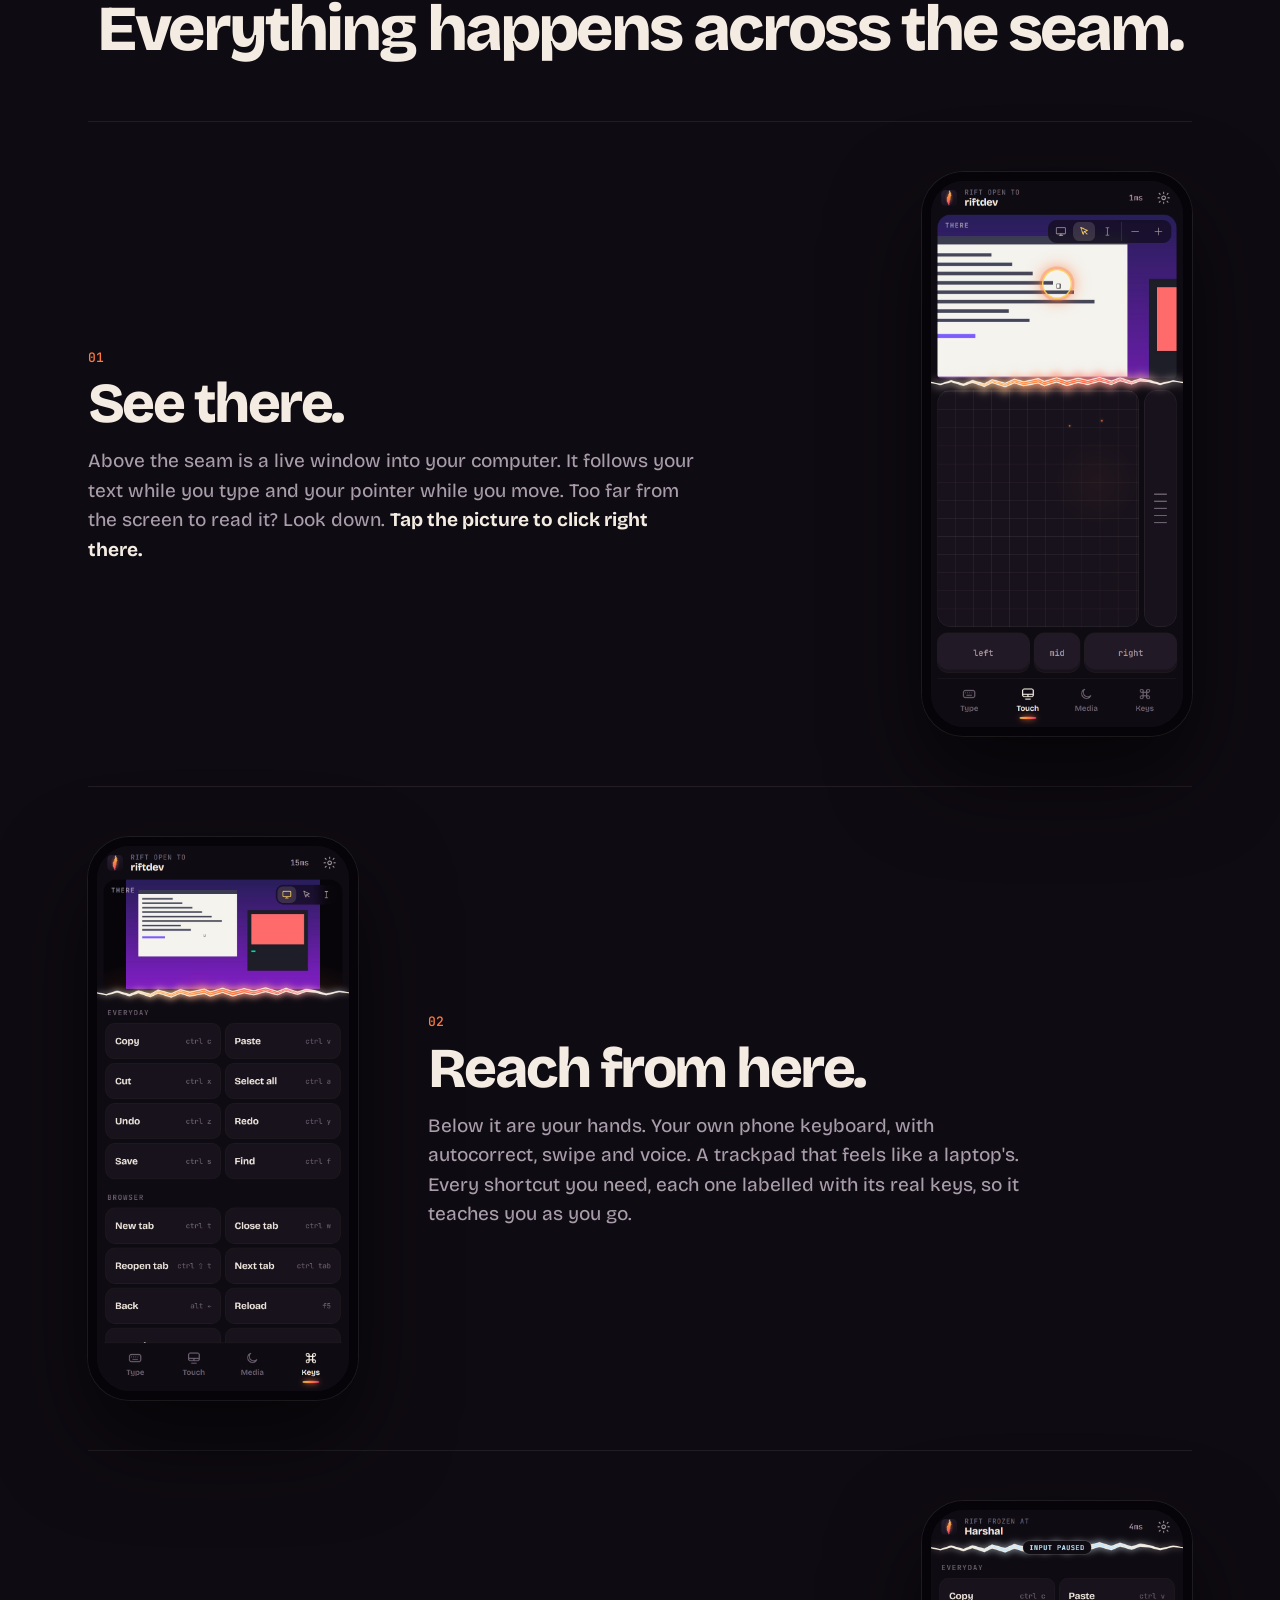
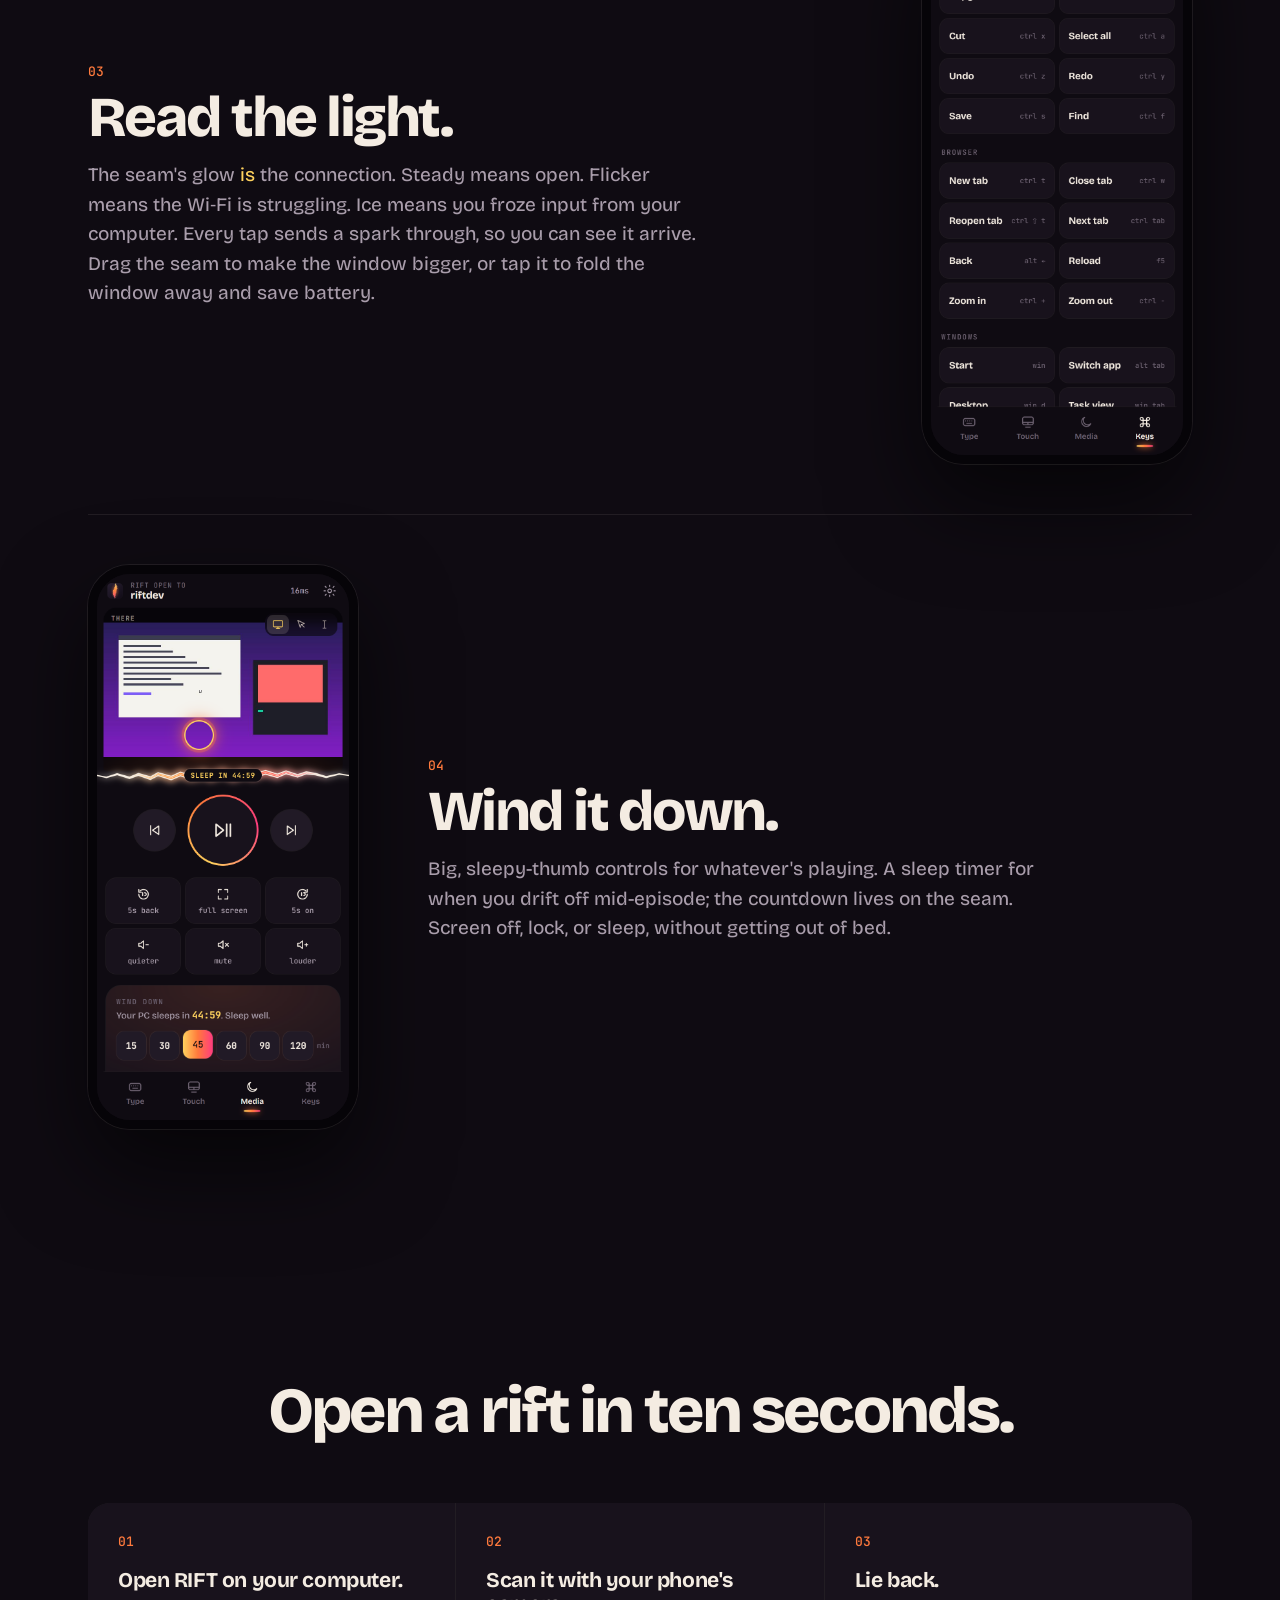
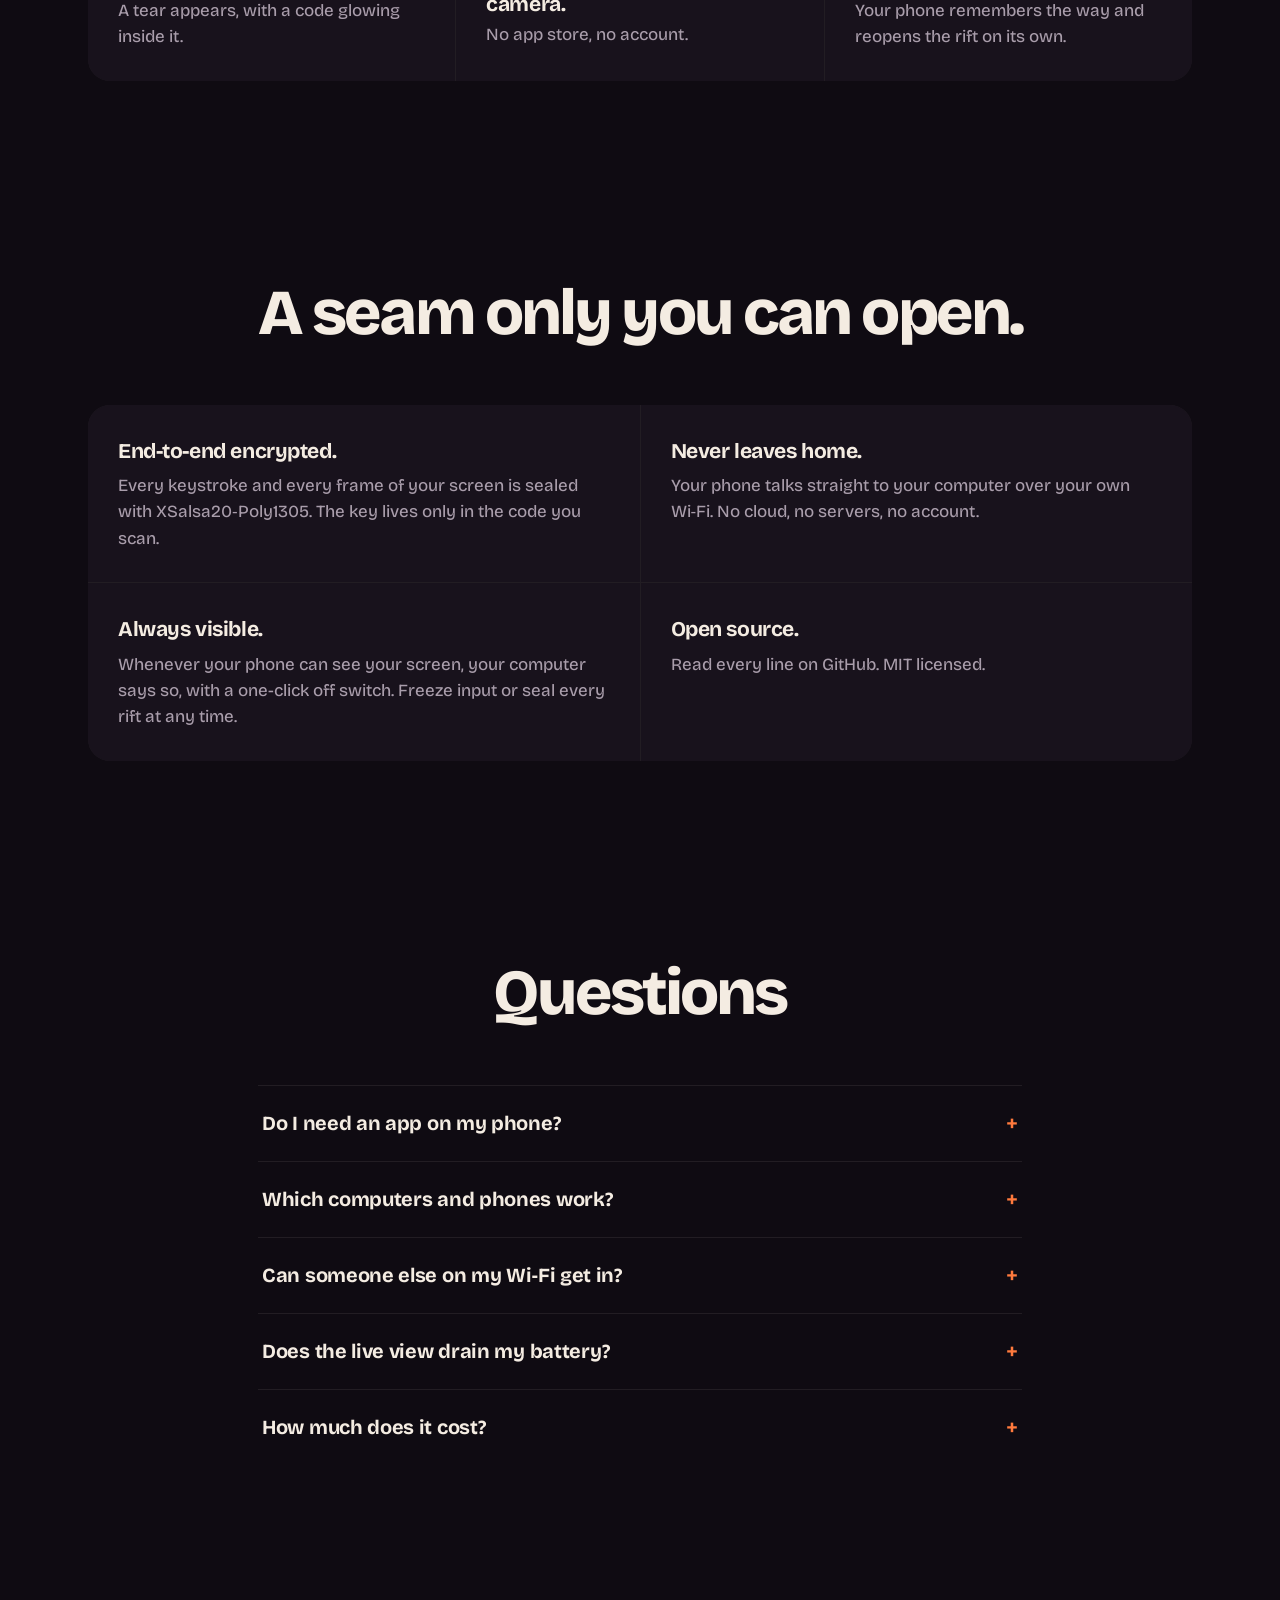
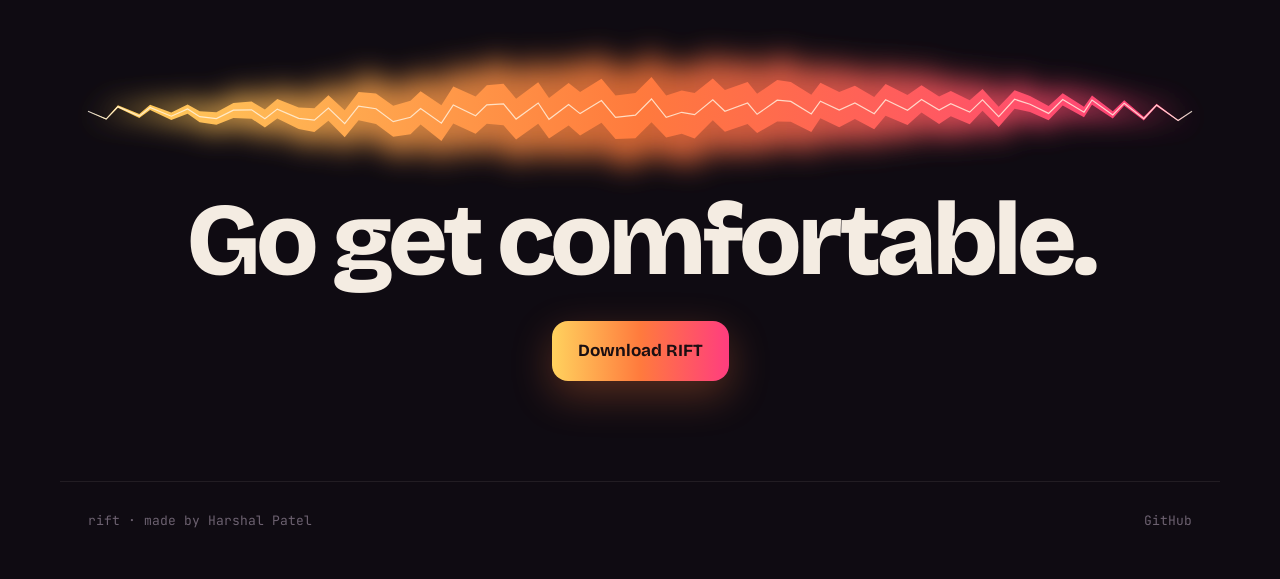
==== commit 073fb23b: "Redesign around the rift: new logo, seam interface, story The name now drives the design. A rift is " ====
--- a/site/index.html
+++ b/site/index.html
@@ -3,136 +3,140 @@
 <head>
 <meta charset="UTF-8">
 <meta name="viewport" content="width=device-width, initial-scale=1">
-<title>RIFT — Your desk can wait</title>
-<meta name="description" content="Control your PC from the couch or bed with your phone. Type with your phone keyboard, use it as a trackpad, peek at your screen up close, and put your PC to sleep — free, private, no app to install.">
-<meta property="og:title" content="RIFT — Your desk can wait">
-<meta property="og:description" content="Type, click, scroll and peek at your PC from anywhere comfy. Free, private, no phone app needed.">
-<meta property="og:image" content="img/story.png">
-<meta name="theme-color" content="#15122b">
-<link rel="icon" href="img/icon.png">
-<link rel="preload" href="fonts/nunito-latin-wght-normal.woff2" as="font" type="font/woff2" crossorigin>
+<title>RIFT: your desk can wait</title>
+<meta name="description" content="RIFT tears a private seam between your phone and your computer. Type, point, see your screen up close and wind it down for the night, from the couch or bed. Free for Windows and Mac. No phone app, no account, no cloud.">
+<meta property="og:title" content="RIFT: your desk can wait">
+<meta property="og:description" content="A private seam between your bed and your screen. Type, point, peek and wind down without getting up.">
+<meta property="og:image" content="img/phone-story.png">
+<meta name="theme-color" content="#0f0b12">
+<link rel="icon" href="img/favicon.png">
+<link rel="preload" href="fonts/bricolage-grotesque-latin-wght-normal.woff2" as="font" type="font/woff2" crossorigin>
 <link rel="stylesheet" href="site.css">
+<script type="module" src="site.js"></script>
 </head>
 <body>
 
 <header class="nav">
-  <a class="logo" href="#">rift<span></span></a>
+  <a class="brand" href="#"><img src="img/icon.png" alt=""><span>rift</span></a>
   <nav>
+    <a href="#why">Why “rift”</a>
     <a href="#how">How it works</a>
-    <a href="#features">Features</a>
-    <a href="#privacy">Privacy</a>
-    <a class="pill" href="https://github.com/HarshalPatel1972/rift/releases/latest">Download</a>
+    <a href="#private">Privacy</a>
+    <a class="dl" href="https://github.com/HarshalPatel1972/rift/releases/latest">Download</a>
   </nav>
 </header>
 
-<!-- 1. The hook -->
+<!-- 1. the hook -->
 <section class="hero">
   <div class="hero-copy">
-    <p class="kicker">🛋️ For everyone who's tired of the desk chair · Windows &amp; Mac</p>
+    <p class="def"><b>rift</b> <i>/rɪft/</i> <span>noun</span> — a crack that splits something apart; an opening between two places.</p>
     <h1>Your desk<br>can wait.</h1>
-    <p class="lede">RIFT turns the phone in your hand into your PC's keyboard, trackpad and remote — so you can keep working, browsing and watching from the couch, the bed, anywhere comfy.</p>
+    <p class="lede">RIFT tears a private seam between your phone and your computer. Type, point, see your screen up close, and wind it down for the night, all from the couch or the bed.</p>
     <div class="ctas">
-      <a class="cta" href="https://github.com/HarshalPatel1972/rift/releases/latest">⬇️ Download for Windows</a>
-      <a class="cta ghost" href="https://github.com/HarshalPatel1972/rift/releases/latest">🍎 Download for Mac</a>
+      <a class="cta" href="https://github.com/HarshalPatel1972/rift/releases/latest">Download for Windows</a>
+      <a class="cta ghost" href="https://github.com/HarshalPatel1972/rift/releases/latest">Download for Mac</a>
     </div>
-    <p class="tiny">Free · No phone app to install · No account · Works on any phone</p>
+    <p class="tiny">free · open source · no phone app · no account · nothing leaves your home</p>
   </div>
-  <div class="hero-phones">
-    <img class="phone p1" src="img/type.png" alt="Typing on the PC from the phone with a live preview" width="390" height="844">
-    <img class="phone p2" src="img/peek.png" alt="Screen Peek showing the PC screen on the phone" width="390" height="844">
+  <div class="hero-art">
+    <img class="phone p1" src="img/phone-type.png" alt="Typing on the phone while a live view above shows the computer screen" width="390" height="844">
+    <img class="phone p2" src="img/phone-media.png" alt="Media controls and a sleep timer" width="390" height="844">
   </div>
 </section>
 
-<!-- 2. The story -->
-<section class="story">
-  <div class="story-card">
-    <span class="big-emoji">😮‍💨</span>
-    <h2>It's 11pm. You're finally in bed.</h2>
-    <p>Then you remember the email you never sent. The video on your PC that's still playing. The tab you wanted to read. Getting up means the cold floor, the hard chair, the bright screen.</p>
-    <p class="punch">With RIFT, you just reach for your phone.</p>
+<!-- 2. why the name -->
+<section id="why" class="why">
+  <div class="place there"><span>there</span><p>your desk, your chair, your screen</p></div>
+  <svg class="seam" data-open="16" aria-hidden="true"></svg>
+  <div class="place here"><span>here</span><p>your bed, your couch, your hand</p></div>
+  <div class="why-copy">
+    <h2>Two places. One seam between them.</h2>
+    <p>Sitting at a desk all day is exhausting. But the moment you lie down, your computer is <em>there</em> and you're <em>here</em>. RIFT tears an opening between the two. Your phone reaches through it to type, click, scroll and see, so you don't have to get up.</p>
   </div>
 </section>
 
-<!-- 3. How it works -->
+<!-- 3. the interface is the rift -->
 <section id="how" class="how">
-  <h2 class="section-title">Set up in <em>ten seconds</em>. Really.</h2>
+  <p class="kicker">the interface is the rift</p>
+  <h2 class="title">Everything happens across the seam.</h2>
+
+  <article class="feature">
+    <div class="feature-copy">
+      <span class="num">01</span>
+      <h3>See there.</h3>
+      <p>Above the seam is a live window into your computer. It follows your text while you type and your pointer while you move. Too far from the screen to read it? Look down. <b>Tap the picture to click right there.</b></p>
+    </div>
+    <img class="phone" src="img/phone-touch.png" alt="Trackpad below a live view that follows the pointer" loading="lazy" width="390" height="844">
+  </article>
+
+  <article class="feature flip">
+    <div class="feature-copy">
+      <span class="num">02</span>
+      <h3>Reach from here.</h3>
+      <p>Below it are your hands. Your own phone keyboard, with autocorrect, swipe and voice. A trackpad that feels like a laptop's. Every shortcut you need, each one labelled with its real keys, so it teaches you as you go.</p>
+    </div>
+    <img class="phone" src="img/phone-keys.png" alt="Shortcuts, each showing its key combination" loading="lazy" width="390" height="844">
+  </article>
+
+  <article class="feature">
+    <div class="feature-copy">
+      <span class="num">03</span>
+      <h3>Read the light.</h3>
+      <p>The seam's glow <em>is</em> the connection. Steady means open. Flicker means the Wi‑Fi is struggling. Ice means you froze input from your computer. Every tap sends a spark through, so you can see it arrive. Drag the seam to make the window bigger, or tap it to fold the window away and save battery.</p>
+    </div>
+    <img class="phone" src="img/phone-frozen.png" alt="The seam turned to ice while input is frozen" loading="lazy" width="390" height="844">
+  </article>
+
+  <article class="feature flip">
+    <div class="feature-copy">
+      <span class="num">04</span>
+      <h3>Wind it down.</h3>
+      <p>Big, sleepy-thumb controls for whatever's playing. A sleep timer for when you drift off mid-episode; the countdown lives on the seam. Screen off, lock, or sleep, without getting out of bed.</p>
+    </div>
+    <img class="phone" src="img/phone-media.png" alt="Media controls and the wind down timer" loading="lazy" width="390" height="844">
+  </article>
+</section>
+
+<!-- 4. setup -->
+<section class="setup">
+  <h2 class="title">Open a rift in ten seconds.</h2>
   <ol>
-    <li><span class="step" data-n="1">💻</span><b>Open RIFT on your PC</b>A QR code appears.</li>
-    <li><span class="step" data-n="2">📷</span><b>Scan it with your phone</b>Just your normal camera — no app store.</li>
-    <li><span class="step" data-n="3">🛋️</span><b>Lean back</b>Your phone remembers your PC and reconnects on its own.</li>
+    <li><span>01</span><b>Open RIFT on your computer.</b>A tear appears, with a code glowing inside it.</li>
+    <li><span>02</span><b>Scan it with your phone's camera.</b>No app store, no account.</li>
+    <li><span>03</span><b>Lie back.</b>Your phone remembers the way and reopens the rift on its own.</li>
   </ol>
 </section>
 
-<!-- 4. Features as moments -->
-<section id="features" class="features">
-  <article class="feature f-grape">
-    <div class="feature-copy">
-      <p class="tag">⌨️ Type</p>
-      <h2>Your phone keyboard. On your PC.</h2>
-      <p>Autocorrect, swipe typing, emoji, every language — and <b>voice dictation</b>: tap the mic on your keyboard and just talk. A live preview shows exactly where your words land.</p>
-    </div>
-    <img class="phone" src="img/type.png" alt="Type view" loading="lazy" width="390" height="844">
-  </article>
-
-  <article class="feature f-mint flip">
-    <div class="feature-copy">
-      <p class="tag">👀 Peek</p>
-      <h2>Too far to read the screen? Peek.</h2>
-      <p>See your PC's screen up close on your phone — the whole thing, or zoomed around your pointer or the text you're typing. <b>Tap right on it to click.</b> Hold to right-click.</p>
-    </div>
-    <img class="phone" src="img/peek.png" alt="Peek view" loading="lazy" width="390" height="844">
-  </article>
-
-  <article class="feature f-sky">
-    <div class="feature-copy">
-      <p class="tag">🖐️ Touch</p>
-      <h2>A trackpad that feels like a laptop's.</h2>
-      <p>Smooth acceleration, two-finger scrolling with momentum, tap to click, two-finger tap to right-click, double-tap-and-hold to drag — plus a thumb-sized scroll strip for one-handed reading.</p>
-    </div>
-    <img class="phone" src="img/touch.png" alt="Trackpad view" loading="lazy" width="390" height="844">
-  </article>
-
-  <article class="feature f-coral flip">
-    <div class="feature-copy">
-      <p class="tag">🌙 Chill</p>
-      <h2>Drift off. We'll tuck your PC in.</h2>
-      <p>Big, sleepy-thumb media controls. A <b>sleep timer</b> for when you doze off mid-episode. Turn the screen off or lock your PC — all without getting up.</p>
-    </div>
-    <img class="phone" src="img/chill.png" alt="Chill view" loading="lazy" width="390" height="844">
-  </article>
-</section>
-
-<!-- 5. Trust -->
-<section id="privacy" class="privacy">
-  <h2 class="section-title">Private by design. <em>Not by promise.</em></h2>
+<!-- 5. trust -->
+<section id="private" class="private">
+  <h2 class="title">A seam only you can open.</h2>
   <div class="trust">
-    <div><span>🔐</span><b>End-to-end encrypted</b>Every keystroke and every screen frame is encrypted (XSalsa20-Poly1305). The key lives only in the QR code.</div>
-    <div><span>🏠</span><b>Never leaves your home</b>Your phone talks straight to your PC over your Wi-Fi. No cloud, no servers, no account.</div>
-    <div><span>👁️</span><b>You're always in control</b>RIFT shows on your PC whenever your phone can see the screen. Turn Peek off with one click, pause input, or unpair every phone.</div>
-    <div><span>📖</span><b>Open source</b>Read every line on GitHub. MIT licensed.</div>
+    <div><b>End-to-end encrypted.</b>Every keystroke and every frame of your screen is sealed with XSalsa20‑Poly1305. The key lives only in the code you scan.</div>
+    <div><b>Never leaves home.</b>Your phone talks straight to your computer over your own Wi‑Fi. No cloud, no servers, no account.</div>
+    <div><b>Always visible.</b>Whenever your phone can see your screen, your computer says so, with a one-click off switch. Freeze input or seal every rift at any time.</div>
+    <div><b>Open source.</b>Read every line on GitHub. MIT licensed.</div>
   </div>
 </section>
 
-<!-- 6. FAQ -->
+<!-- 6. questions -->
 <section class="faq">
-  <h2 class="section-title">Questions</h2>
-  <details><summary>Do I need to install an app on my phone?</summary><p>No. RIFT runs in your phone's browser — scan the QR code and you're in. Add it to your home screen for a full-screen app that reconnects automatically.</p></details>
-  <details><summary>Which phones work?</summary><p>Any modern iPhone or Android phone. Your phone and PC just need to be on the same Wi-Fi.</p></details>
-  <details><summary>Does it work with Mac?</summary><p>Yes — RIFT runs on Windows 10/11 and macOS 11 or later (Peek needs macOS 14+). On a Mac your phone shows ⌘ ⌥ ⌃ and Mac shortcuts like Spotlight and Mission Control.</p></details>
-  <details><summary>Can someone else on my Wi-Fi control my PC?</summary><p>No. Only a phone that scanned your PC's QR code holds the key. Everything is encrypted end-to-end, and you can issue a new code at any time to unpair every phone.</p></details>
-  <details><summary>Why can't I control some windows?</summary><p>Windows protects apps running as administrator (like Task Manager). RIFT tells you when that happens — run RIFT as administrator to control them too.</p></details>
-  <details><summary>How much does it cost?</summary><p>RIFT is free and open source.</p></details>
+  <h2 class="title">Questions</h2>
+  <details><summary>Do I need an app on my phone?</summary><p>No. RIFT runs in your phone's browser; scanning the code is the whole setup. Add it to your home screen and it opens full-screen and reconnects by itself.</p></details>
+  <details><summary>Which computers and phones work?</summary><p>Windows 10 and 11, and macOS 12.3 or later (the live view needs macOS 14). Any modern iPhone or Android phone on the same Wi‑Fi.</p></details>
+  <details><summary>Can someone else on my Wi‑Fi get in?</summary><p>No. Only a phone that scanned your computer's code holds the key, and everything is encrypted end to end. Seal every rift at any time to make a new code.</p></details>
+  <details><summary>Does the live view drain my battery?</summary><p>It only runs while it's on screen and unfolded. Tap the seam to fold it away; switch to the data saver quality if you like.</p></details>
+  <details><summary>How much does it cost?</summary><p>Nothing. RIFT is free and open source.</p></details>
 </section>
 
-<!-- 7. Close the loop -->
+<!-- 7. close the loop -->
 <section class="closer">
-  <span class="big-emoji">🛌</span>
-  <h2>Go get comfy.</h2>
-  <a class="cta" href="https://github.com/HarshalPatel1972/rift/releases/latest">⬇️ Download RIFT — Windows &amp; Mac</a>
+  <svg class="seam" data-open="22" aria-hidden="true"></svg>
+  <h2>Go get comfortable.</h2>
+  <a class="cta" href="https://github.com/HarshalPatel1972/rift/releases/latest">Download RIFT</a>
 </section>
 
 <footer>
-  <span>rift · made with 💜 by Harshal Patel</span>
+  <span>rift · made by Harshal Patel</span>
   <a href="https://github.com/HarshalPatel1972/rift">GitHub</a>
 </footer>
 
--- a/site/site.css
+++ b/site/site.css
@@ -1,213 +1,145 @@
 @font-face {
-  font-family: "Nunito";
-  src: url(fonts/nunito-latin-wght-normal.woff2) format("woff2-variations");
-  font-weight: 200 1000;
+  font-family: "Bricolage";
+  src: url(fonts/bricolage-grotesque-latin-wght-normal.woff2) format("woff2-variations");
+  font-weight: 200 800;
   font-display: swap;
   unicode-range: U+0000-00FF, U+0131, U+0152-0153, U+02BB-02BC, U+02C6, U+02DA, U+02DC, U+0304, U+0308, U+0329, U+2000-206F, U+20AC, U+2122, U+2191, U+2193, U+2212, U+2215, U+FEFF, U+FFFD;
 }
 @font-face {
-  font-family: "Nunito";
-  src: url(fonts/nunito-latin-ext-wght-normal.woff2) format("woff2-variations");
-  font-weight: 200 1000;
+  font-family: "Bricolage";
+  src: url(fonts/bricolage-grotesque-latin-ext-wght-normal.woff2) format("woff2-variations");
+  font-weight: 200 800;
   font-display: swap;
   unicode-range: U+0100-02BA, U+02BD-02C5, U+02C7-02CC, U+02CE-02D7, U+02DD-02FF, U+1E00-1E9F, U+1EF2-1EFF, U+20A0-20AB, U+20AD-20C0, U+2C60-2C7F, U+A720-A7FF;
 }
+@font-face {
+  font-family: "JB Mono";
+  src: url(fonts/jetbrains-mono-latin-wght-normal.woff2) format("woff2-variations");
+  font-weight: 100 800;
+  font-display: swap;
+}
 
 :root {
-  --bg: #15122b;
-  --surface: #211c40;
-  --surface-2: #2c2654;
-  --text: #fff7ec;
-  --muted: #b8b2d9;
-  --faint: #7d76a8;
-  --grape: #8b6cff;
-  --sky: #4cc9f0;
-  --mint: #2ee6a8;
-  --coral: #ff6b6b;
-  --sun: #ffc94d;
-  --spring: cubic-bezier(0.34, 1.56, 0.64, 1);
+  --void: #0f0b12;
+  --slab: #18121c;
+  --slab-2: #211a26;
+  --edge: rgba(255, 236, 220, 0.08);
+  --text: #f4ece2;
+  --muted: #a99dab;
+  --faint: #6c6170;
+  --gold: #ffd25e;
+  --ember: #ff7a3d;
+  --rose: #ff3d7f;
+  --rift: linear-gradient(90deg, var(--gold), var(--ember) 50%, var(--rose));
+  --display: "Bricolage", ui-sans-serif, -apple-system, "Segoe UI", sans-serif;
+  --mono: "JB Mono", ui-monospace, Menlo, Consolas, monospace;
 }
 
 * { box-sizing: border-box; margin: 0; padding: 0; }
 html { scroll-behavior: smooth; }
 body {
-  background: radial-gradient(90% 50% at 70% 0%, #2a1f5c, transparent 70%), var(--bg);
+  background: var(--void);
   color: var(--text);
-  font: 600 17px/1.55 "Nunito", ui-rounded, -apple-system, "Segoe UI", sans-serif;
+  font: 450 17px/1.55 var(--display);
   -webkit-font-smoothing: antialiased;
   overflow-x: hidden;
 }
 a { color: inherit; text-decoration: none; }
-section { padding: 90px 24px; max-width: 1120px; margin: 0 auto; }
-em { font-style: normal; color: var(--sun); }
+section { max-width: 1160px; margin: 0 auto; padding: 100px 28px; }
+em { font-style: normal; color: var(--gold); }
+svg.seam { display: block; width: 100%; height: 70px; overflow: visible; }
 
 /* nav */
-.nav {
-  position: sticky;
-  top: 0;
-  z-index: 10;
-  display: flex;
-  align-items: center;
-  justify-content: space-between;
-  max-width: 1120px;
-  margin: 0 auto;
-  padding: 16px 24px;
-  backdrop-filter: blur(12px);
-}
-.logo { position: relative; font-size: 28px; font-weight: 1000; letter-spacing: -0.04em; }
-.logo span { position: absolute; right: -10px; top: 8px; width: 9px; height: 9px; border-radius: 50%; background: var(--grape); }
-.nav nav { display: flex; align-items: center; gap: 22px; font-weight: 800; color: var(--muted); }
+.nav { position: sticky; top: 0; z-index: 10; display: flex; align-items: center; justify-content: space-between; max-width: 1160px; margin: 0 auto; padding: 16px 28px; backdrop-filter: blur(14px); }
+.brand { display: flex; align-items: center; gap: 10px; font-size: 26px; font-weight: 800; letter-spacing: -0.045em; }
+.brand img { width: 32px; height: 32px; }
+.nav nav { display: flex; align-items: center; gap: 26px; font-weight: 600; color: var(--muted); }
 .nav nav a:hover { color: var(--text); }
-.pill { padding: 9px 18px; border-radius: 999px; background: var(--grape); color: #fff !important; }
+.dl { padding: 9px 18px; border-radius: 12px; background: var(--rift); color: #1b0f12 !important; font-weight: 700; }
 
 /* hero */
-.hero { display: grid; grid-template-columns: 1.05fr 1fr; gap: 40px; align-items: center; padding-top: 50px; }
-.kicker { display: inline-block; padding: 7px 14px; border-radius: 999px; background: var(--surface); color: var(--muted); font-weight: 800; font-size: 14px; }
-h1 { margin: 18px 0; font-size: clamp(56px, 9vw, 104px); line-height: 0.92; font-weight: 1000; letter-spacing: -0.045em; }
-.lede { max-width: 520px; font-size: 20px; color: var(--muted); }
-.ctas { display: flex; align-items: center; flex-wrap: wrap; gap: 16px; margin: 30px 0 14px; }
-.cta {
-  display: inline-block;
-  padding: 18px 28px;
-  border-radius: 20px;
-  background: var(--grape);
-  color: #fff;
-  font-size: 18px;
-  font-weight: 1000;
-  box-shadow: 0 6px 0 #5a3fc7, 0 20px 50px rgba(139, 108, 255, 0.35);
-  transition: transform 0.1s, box-shadow 0.1s;
-}
+.hero { display: grid; grid-template-columns: 1.05fr 1fr; gap: 40px; align-items: center; padding-top: 40px; }
+.def { max-width: 44ch; padding-left: 14px; border-left: 2px solid var(--ember); font: 400 13px/1.6 var(--mono); color: var(--muted); }
+.def b { color: var(--text); font-weight: 600; }
+.def i { color: var(--faint); }
+.def span { color: var(--ember); }
+h1 { margin: 28px 0 22px; font-size: clamp(64px, 10vw, 128px); line-height: 0.86; font-weight: 800; letter-spacing: -0.055em; }
+.lede { max-width: 30em; font-size: 20px; color: var(--muted); }
+.ctas { display: flex; flex-wrap: wrap; gap: 12px; margin: 34px 0 16px; }
+.cta { display: inline-block; padding: 17px 26px; border-radius: 16px; background: var(--rift); color: #1b0f12; font-size: 17px; font-weight: 700; box-shadow: 0 14px 40px rgba(255, 122, 61, 0.3); transition: transform 0.1s; }
 .cta:hover { transform: translateY(-2px); }
-.cta:active { transform: translateY(4px); box-shadow: 0 2px 0 #5a3fc7; }
-.cta.ghost { background: var(--surface); box-shadow: 0 6px 0 #110e24; }
-.cta.ghost:active { box-shadow: 0 2px 0 #110e24; }
-.soon { color: var(--muted); font-weight: 800; }
-.tiny { color: var(--faint); font-size: 14px; }
+.cta.ghost { background: var(--slab-2); color: var(--text); box-shadow: 0 0 0 1px var(--edge); }
+.tiny { font: 400 12.5px var(--mono); color: var(--faint); }
 
-.hero-phones { position: relative; height: 640px; }
-.phone {
-  display: block;
-  width: 280px;
-  height: auto;
-  border-radius: 40px;
-  border: 8px solid #0b0918;
-  box-shadow: 0 30px 80px rgba(0, 0, 0, 0.5);
-}
-.hero-phones .phone { position: absolute; }
-.p1 { left: 0; top: 30px; transform: rotate(-7deg); animation: bob 6s ease-in-out infinite; }
-.p2 { right: 0; top: 0; transform: rotate(6deg); animation: bob 6s ease-in-out -3s infinite; }
-@keyframes bob { 50% { translate: 0 -14px; } }
+.hero-art { position: relative; height: 680px; }
+.phone { display: block; width: 280px; height: auto; border-radius: 42px; border: 9px solid #060408; box-shadow: 0 0 0 1px var(--edge), 0 40px 90px rgba(0, 0, 0, 0.6); }
+.hero-art .phone { position: absolute; }
+.p1 { left: 2%; top: 40px; transform: rotate(-5deg); }
+.p2 { right: 2%; top: 110px; transform: rotate(4deg); }
 
-/* story */
-.story-card {
-  max-width: 760px;
-  margin: 0 auto;
-  padding: 48px;
-  border-radius: 40px;
-  background: var(--surface);
-  text-align: center;
-}
-.big-emoji { display: block; font-size: 64px; margin-bottom: 10px; }
-.story-card h2 { font-size: 38px; font-weight: 1000; letter-spacing: -0.03em; margin-bottom: 14px; }
-.story-card p { color: var(--muted); font-size: 19px; }
-.story-card .punch { margin-top: 18px; color: var(--sun); font-size: 24px; font-weight: 1000; }
+/* why */
+.why { display: grid; grid-template-columns: 1fr 1fr; grid-template-rows: auto 70px auto; column-gap: 60px; }
+.place { grid-column: 1; }
+.place span { display: block; font-size: clamp(80px, 12vw, 150px); line-height: 0.85; font-weight: 800; letter-spacing: -0.06em; }
+.place p { margin-top: 8px; font: 500 12px var(--mono); letter-spacing: 0.12em; text-transform: uppercase; color: var(--faint); }
+.place.there span { color: var(--slab-2); -webkit-text-stroke: 1px rgba(255, 236, 220, 0.18); }
+.why svg.seam { grid-column: 1; margin: 6px 0; }
+.why-copy { grid-column: 2; grid-row: 1 / 4; align-self: center; }
+.why-copy h2 { font-size: clamp(34px, 4vw, 52px); line-height: 1; font-weight: 800; letter-spacing: -0.04em; margin-bottom: 18px; }
+.why-copy p { font-size: 19px; color: var(--muted); }
 
 /* how */
-.section-title { text-align: center; font-size: clamp(34px, 5vw, 52px); font-weight: 1000; letter-spacing: -0.035em; margin-bottom: 44px; }
-.how ol { display: grid; grid-template-columns: repeat(3, 1fr); gap: 18px; list-style: none; }
-.how li { padding: 30px; border-radius: 32px; background: var(--surface); color: var(--muted); }
-.how b { display: block; color: var(--text); font-size: 21px; margin: 14px 0 4px; }
-.step {
-  position: relative;
-  display: grid;
-  place-items: center;
-  width: 72px;
-  height: 72px;
-  border-radius: 24px;
-  background: var(--surface-2);
-  font-size: 36px;
-}
-.step::after {
-  content: attr(data-n);
-  position: absolute;
-  right: -8px;
-  top: -8px;
-  display: grid;
-  place-items: center;
-  width: 28px;
-  height: 28px;
-  border-radius: 50%;
-  background: var(--sun);
-  color: var(--bg);
-  font-size: 14px;
-  font-weight: 1000;
+.kicker { font: 500 12px var(--mono); letter-spacing: 0.16em; text-transform: uppercase; color: var(--ember); text-align: center; margin-bottom: 12px; }
+.title { text-align: center; font-size: clamp(38px, 5vw, 64px); line-height: 1; font-weight: 800; letter-spacing: -0.045em; margin-bottom: 60px; }
+.feature { display: grid; grid-template-columns: 1fr auto; gap: 70px; align-items: center; padding: 50px 0; border-top: 1px solid var(--edge); }
+.feature.flip { grid-template-columns: auto 1fr; }
+.feature.flip .feature-copy { order: 2; }
+.num { font: 500 13px var(--mono); color: var(--ember); }
+.feature h3 { margin: 6px 0 14px; font-size: clamp(36px, 4.4vw, 58px); line-height: 1; font-weight: 800; letter-spacing: -0.045em; }
+.feature p { max-width: 32em; font-size: 19px; color: var(--muted); }
+.feature b { color: var(--text); }
+.feature .phone { width: 270px; }
+
+/* setup */
+.setup ol { display: grid; grid-template-columns: repeat(3, 1fr); gap: 1px; list-style: none; background: var(--edge); border-radius: 22px; overflow: hidden; }
+.setup li { padding: 30px; background: var(--slab); color: var(--muted); }
+.setup li span { display: block; font: 500 13px var(--mono); color: var(--ember); margin-bottom: 18px; }
+.setup b { display: block; margin-bottom: 6px; color: var(--text); font-size: 21px; line-height: 1.15; letter-spacing: -0.02em; }
+
+/* private */
+.trust { display: grid; grid-template-columns: repeat(2, 1fr); gap: 1px; background: var(--edge); border-radius: 22px; overflow: hidden; }
+.trust div { padding: 30px; background: var(--slab); color: var(--muted); }
+.trust b { display: block; margin-bottom: 6px; color: var(--text); font-size: 21px; letter-spacing: -0.02em; }
+
+/* faq */
+.faq { max-width: 820px; }
+.faq details { border-top: 1px solid var(--edge); padding: 22px 4px; }
+.faq summary { cursor: pointer; list-style: none; display: flex; justify-content: space-between; gap: 20px; font-size: 20px; font-weight: 700; letter-spacing: -0.015em; }
+.faq summary::-webkit-details-marker { display: none; }
+.faq summary::after { content: "+"; font-family: var(--mono); color: var(--ember); }
+.faq details[open] summary::after { content: "−"; }
+.faq p { margin-top: 10px; color: var(--muted); }
+
+/* closer */
+.closer { text-align: center; }
+.closer svg.seam { height: 90px; margin-bottom: 40px; }
+.closer h2 { font-size: clamp(54px, 8vw, 104px); line-height: 0.9; font-weight: 800; letter-spacing: -0.05em; margin-bottom: 34px; }
+
+footer { display: flex; justify-content: space-between; max-width: 1160px; margin: 0 auto; padding: 30px 28px 50px; font: 400 13px var(--mono); color: var(--faint); border-top: 1px solid var(--edge); }
+footer a:hover { color: var(--text); }
+
+@media (max-width: 880px) {
+  section { padding: 64px 20px; }
+  .nav nav a:not(.dl) { display: none; }
+  .hero { grid-template-columns: 1fr; }
+  .hero-art { height: 560px; max-width: 460px; margin: 0 auto; width: 100%; }
+  .hero-art .phone { width: 220px; }
+  .why { grid-template-columns: 1fr; }
+  .why-copy { grid-column: 1; grid-row: auto; margin-top: 30px; }
+  .feature, .feature.flip { grid-template-columns: 1fr; gap: 30px; }
+  .feature.flip .feature-copy { order: 0; }
+  .feature .phone { margin: 0 auto; width: 240px; }
+  .setup ol, .trust { grid-template-columns: 1fr; }
 }
 
-/* features */
-.feature {
-  display: grid;
-  grid-template-columns: 1fr auto;
-  align-items: center;
-  gap: 60px;
-  margin-bottom: 40px;
-  padding: 50px 60px;
-  border-radius: 48px;
-  background: var(--surface);
-  overflow: hidden;
-}
-.feature.flip { grid-template-columns: auto 1fr; }
-.feature.flip .feature-copy { order: 2; }
-.feature .phone { width: 260px; transform: rotate(3deg); }
-.feature.flip .phone { transform: rotate(-3deg); }
-.tag { display: inline-block; padding: 6px 14px; border-radius: 999px; color: var(--bg); font-weight: 1000; font-size: 15px; }
-.feature h2 { margin: 16px 0 12px; font-size: clamp(30px, 4vw, 44px); line-height: 1.05; font-weight: 1000; letter-spacing: -0.035em; }
-.feature p { color: var(--muted); font-size: 19px; max-width: 520px; }
-.feature b { color: var(--text); }
-.f-grape .tag { background: var(--grape); }
-.f-mint .tag { background: var(--mint); }
-.f-sky .tag { background: var(--sky); }
-.f-coral .tag { background: var(--coral); }
-.f-grape { box-shadow: inset 0 0 0 2px rgba(139, 108, 255, 0.3); }
-.f-mint { box-shadow: inset 0 0 0 2px rgba(46, 230, 168, 0.3); }
-.f-sky { box-shadow: inset 0 0 0 2px rgba(76, 201, 240, 0.3); }
-.f-coral { box-shadow: inset 0 0 0 2px rgba(255, 107, 107, 0.3); }
-
-/* privacy */
-.trust { display: grid; grid-template-columns: repeat(2, 1fr); gap: 18px; }
-.trust div { padding: 30px; border-radius: 32px; background: var(--surface); color: var(--muted); }
-.trust span { font-size: 36px; }
-.trust b { display: block; color: var(--text); font-size: 21px; margin: 8px 0 4px; }
-
-/* faq */
-.faq { max-width: 780px; }
-.faq details { margin-bottom: 12px; padding: 22px 26px; border-radius: 24px; background: var(--surface); }
-.faq summary { cursor: pointer; list-style: none; font-size: 19px; font-weight: 900; }
-.faq summary::-webkit-details-marker { display: none; }
-.faq summary::after { content: "+"; float: right; color: var(--grape); font-weight: 1000; transition: transform 0.3s var(--spring); }
-.faq details[open] summary::after { transform: rotate(45deg); }
-.faq p { margin-top: 10px; color: var(--muted); }
-
-.closer { text-align: center; }
-.closer h2 { font-size: clamp(44px, 7vw, 80px); font-weight: 1000; letter-spacing: -0.04em; margin-bottom: 30px; }
-
-footer { display: flex; justify-content: space-between; max-width: 1120px; margin: 0 auto; padding: 30px 24px 50px; color: var(--faint); font-weight: 800; }
-footer a:hover { color: var(--text); }
-
-@media (max-width: 860px) {
-  section { padding: 60px 18px; }
-  .nav nav a:not(.pill) { display: none; }
-  .hero { grid-template-columns: 1fr; }
-  .hero-phones { height: 520px; max-width: 420px; margin: 0 auto; width: 100%; }
-  .hero-phones .phone { width: 210px; }
-  .how ol, .trust { grid-template-columns: 1fr; }
-  .feature, .feature.flip { grid-template-columns: 1fr; padding: 34px 24px 0; gap: 30px; text-align: center; }
-  .feature.flip .feature-copy { order: 0; }
-  .feature p { margin: 0 auto; }
-  .feature .phone { width: 230px; margin: 0 auto -60px; }
-  .story-card { padding: 34px 22px; }
-}
-
-@media (prefers-reduced-motion: reduce) {
-  * { animation: none !important; transition: none !important; }
-  html { scroll-behavior: auto; }
-}
+@media (prefers-reduced-motion: reduce) { html { scroll-behavior: auto; } }
